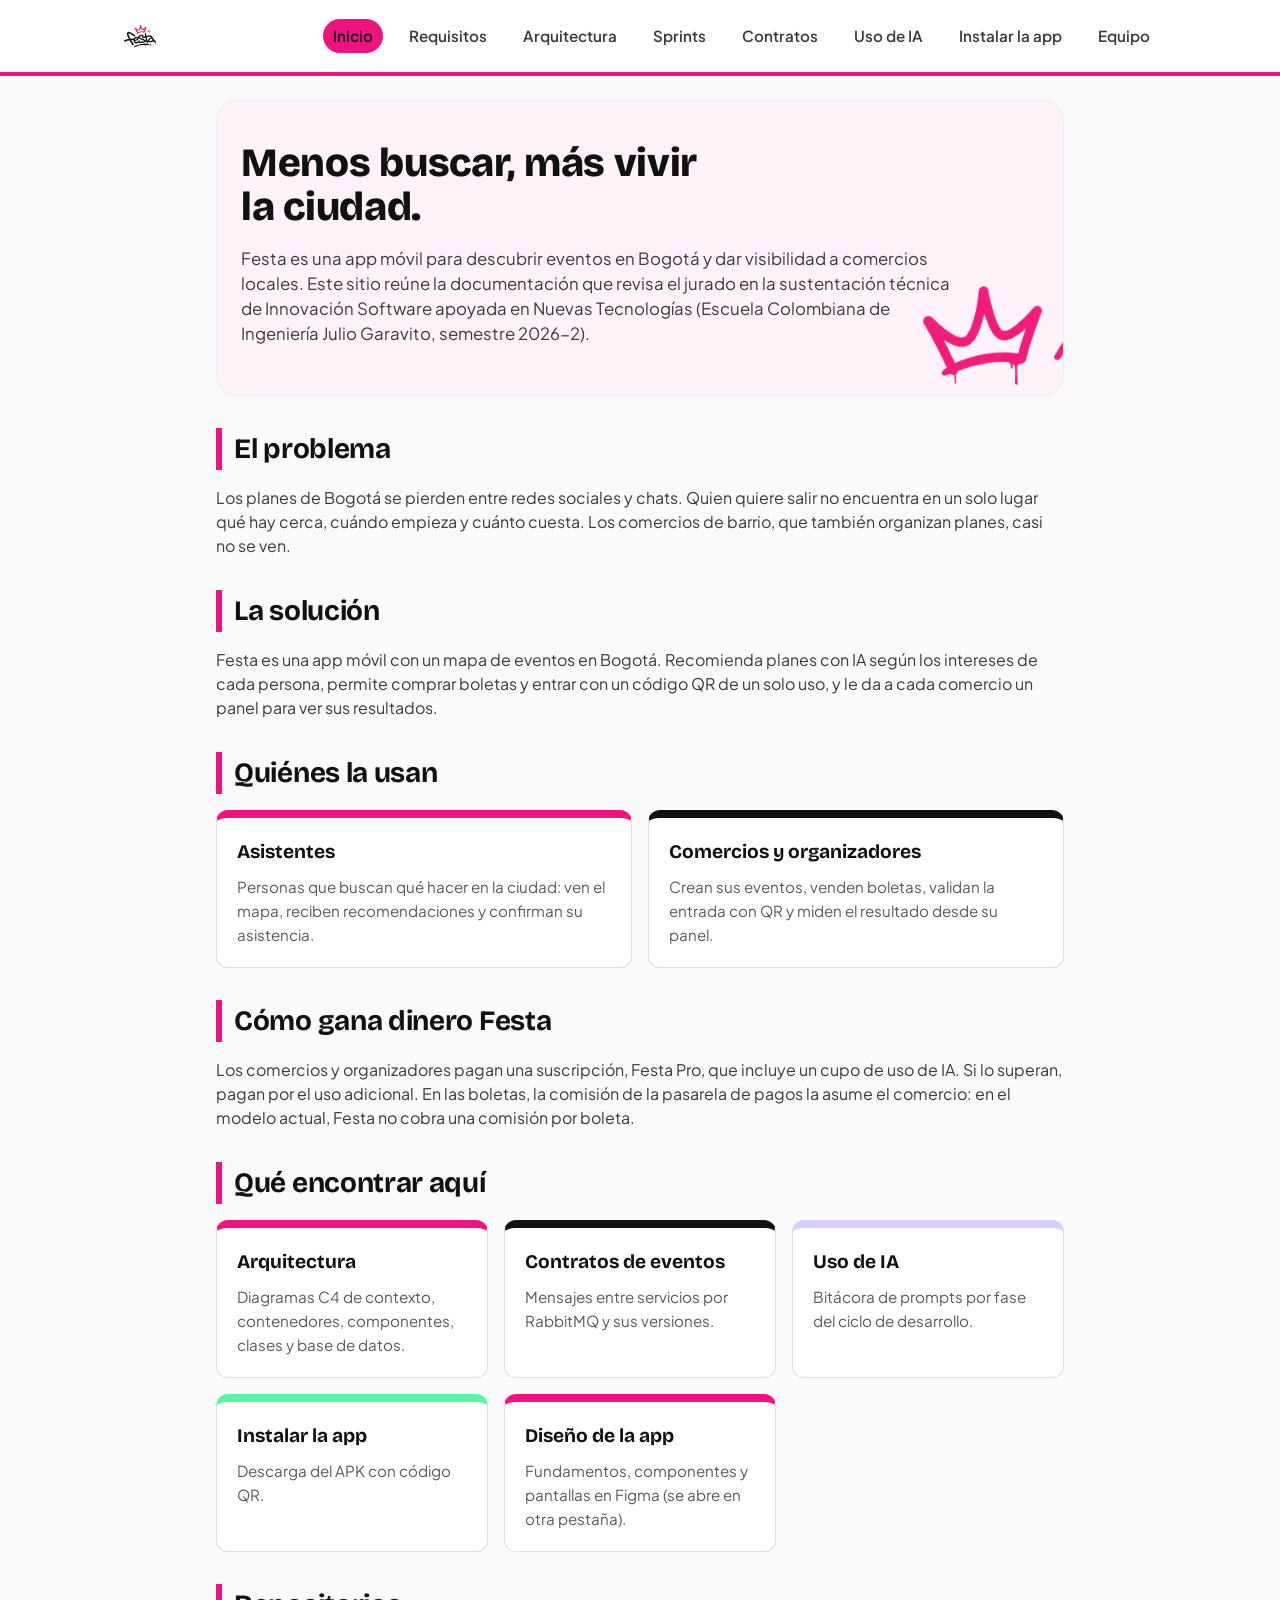
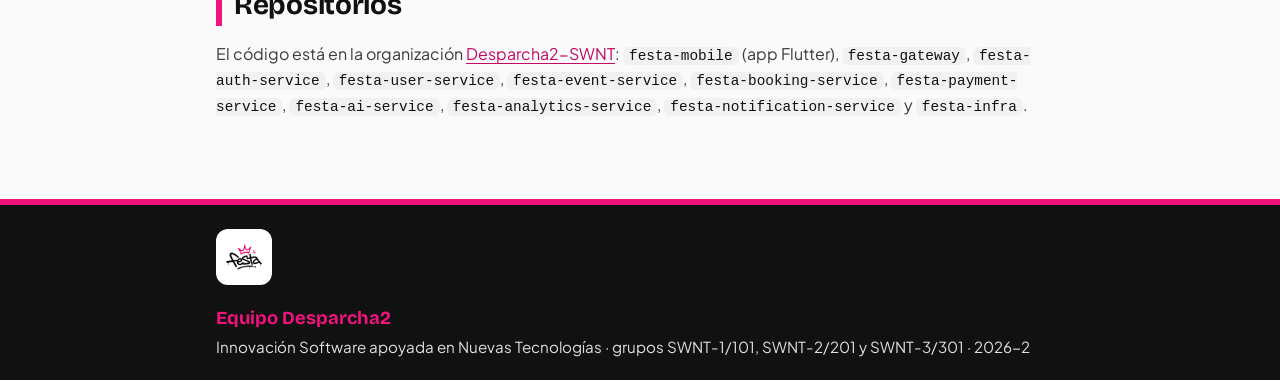
==== site/index.html @ 31d42848 "docs(sitio): enlaza el diseño en Figma y los diagramas en Lucid" ====
<!doctype html>
<html lang="es">
<head>
  <meta charset="utf-8">
  <meta name="viewport" content="width=device-width, initial-scale=1">
  <title>Festa · Documentación del proyecto</title>
  <link rel="stylesheet" href="assets/style.css">
  <script src="assets/site.js" defer></script>
</head>
<body>
  <header class="top">
    <a class="brand" href="index.html"><img src="assets/images/logo_festa.png" alt="Festa"></a>
                    <nav>
      <a href="index.html" aria-current="page">Inicio</a>
      <a href="requisitos.html">Requisitos</a>
      <a href="arquitectura.html">Arquitectura</a>
      <a href="sprints.html">Sprints</a>
      <a href="contratos.html">Contratos</a>
      <a href="ia.html">Uso de IA</a>
      <a href="instalacion.html">Instalar la app</a>
      <a href="equipo.html">Equipo</a>
    </nav>
  </header>

  <main>
    <section class="hero">
      <h1>Menos buscar, más vivir la ciudad.</h1>
      <p>Festa es una app móvil para descubrir eventos en Bogotá y dar visibilidad a comercios locales. Este sitio reúne la documentación que revisa el jurado en la sustentación técnica de Innovación Software apoyada en Nuevas Tecnologías (Escuela Colombiana de Ingeniería Julio Garavito, semestre 2026-2).</p>
    </section>

        <section>
      <h2>El problema</h2>
      <p>Los planes de Bogotá se pierden entre redes sociales y chats. Quien quiere salir no encuentra en un solo lugar qué hay cerca, cuándo empieza y cuánto cuesta. Los comercios de barrio, que también organizan planes, casi no se ven.</p>
    </section>

    <section>
      <h2>La solución</h2>
      <p>Festa es una app móvil con un mapa de eventos en Bogotá. Recomienda planes con IA según los intereses de cada persona, permite comprar boletas y entrar con un código QR de un solo uso, y le da a cada comercio un panel para ver sus resultados.</p>
    </section>

    <section>
      <h2>Quiénes la usan</h2>
      <ul class="cards">
        <li><a href="requisitos.html"><strong>Asistentes</strong><span>Personas que buscan qué hacer en la ciudad: ven el mapa, reciben recomendaciones y confirman su asistencia.</span></a></li>
        <li><a href="requisitos.html"><strong>Comercios y organizadores</strong><span>Crean sus eventos, venden boletas, validan la entrada con QR y miden el resultado desde su panel.</span></a></li>
      </ul>
    </section>

    <section>
      <h2>Cómo gana dinero Festa</h2>
      <p>Los comercios y organizadores pagan una suscripción, Festa Pro, que incluye un cupo de uso de IA. Si lo superan, pagan por el uso adicional. En las boletas, la comisión de la pasarela de pagos la asume el comercio: en el modelo actual, Festa no cobra una comisión por boleta.</p>
    </section>
<section>
      <h2>Qué encontrar aquí</h2>
      <ul class="cards">
        <li><a href="arquitectura.html"><strong>Arquitectura</strong><span>Diagramas C4 de contexto, contenedores, componentes, clases y base de datos.</span></a></li>
        <li><a href="contratos.html"><strong>Contratos de eventos</strong><span>Mensajes entre servicios por RabbitMQ y sus versiones.</span></a></li>
        <li><a href="ia.html"><strong>Uso de IA</strong><span>Bitácora de prompts por fase del ciclo de desarrollo.</span></a></li>
        <li><a href="instalacion.html"><strong>Instalar la app</strong><span>Descarga del APK con código QR.</span></a></li>
        <li><a href="https://www.figma.com/design/pfQHNthJdifeQQSD6blXVo/Festa-%E2%80%94-Dise%C3%B1o-de-la-app?node-id=5-2" target="_blank" rel="noopener"><strong>Diseño de la app</strong><span>Fundamentos, componentes y pantallas en Figma (se abre en otra pestaña).</span></a></li>
      </ul>
    </section>

    <section>
      <h2>Repositorios</h2>
      <p>El código está en la organización <a href="https://github.com/Desparcha2-SWNT">Desparcha2-SWNT</a>: <code>festa-mobile</code> (app Flutter), <code>festa-gateway</code>, <code>festa-auth-service</code>, <code>festa-user-service</code>, <code>festa-event-service</code>, <code>festa-booking-service</code>, <code>festa-payment-service</code>, <code>festa-ai-service</code>, <code>festa-analytics-service</code>, <code>festa-notification-service</code> y <code>festa-infra</code>.</p>
    </section>
  </main>
  <footer class="pie">
    <div class="pie-inner">
      <img src="assets/images/logo_festa.png" alt="Festa">
      <div>
        <strong>Equipo Desparcha2</strong>
        <p>Innovación Software apoyada en Nuevas Tecnologías · grupos SWNT-1/101, SWNT-2/201 y SWNT-3/301 · 2026-2</p>
      </div>
    </div>
  </footer>
</body>
</html>
---- site/assets/style.css ----
/* Identidad de Festa, tomada de los tokens de la app (Figma «Festa — Diseño de la app», Fundamentos). */
@font-face { font-family: "Bricolage Grotesque"; src: url("fonts/BricolageGrotesque.ttf") format("truetype"); font-weight: 200 800; font-display: swap; }
@font-face { font-family: "Plus Jakarta Sans"; src: url("fonts/PlusJakartaSans.ttf") format("truetype"); font-weight: 200 800; font-display: swap; }

:root {
  --magenta-500: #F0127E;
  --magenta-700: #C20A65;
  --magenta-100: #FFE3F0;
  --magenta-50: #FFF2F8;
  --ink-900: #111111;
  --ink-700: #3A3A3F;
  --ink-500: #5A5A5A;
  --ink-200: #DEDEE3;
  --ink-100: #F1F1F4;
  --paper: #FAFAFA;
  --white: #FFFFFF;
  --lilac: #D9CCFF;
  --mint: #5CF2A8;
  --mint-100: #E6FFF3;
  --yellow: #FFD23F;
  --coral: #FF9EA6;
  --radius-md: 12px;
  --radius-lg: 20px;
  --space-xs: 8px;
  --space-sm: 12px;
  --space-md: 16px;
  --space-lg: 20px;
  --space-xl: 24px;
  --space-2xl: 32px;
  color-scheme: light;
}

* { box-sizing: border-box; }

body {
  margin: 0;
  font-family: "Plus Jakarta Sans", system-ui, -apple-system, "Segoe UI", Roboto, sans-serif;
  font-size: 16px;
  line-height: 1.5;
  color: var(--ink-900);
  background: var(--paper);
}

h1, h2, h3, .brand {
  font-family: "Bricolage Grotesque", "Plus Jakarta Sans", system-ui, sans-serif;
  color: var(--ink-900);
  letter-spacing: -0.3px;
}

/* Encabezado: logo sobre fondo claro y una franja magenta, como la app. */
.top {
  display: flex;
  flex-wrap: wrap;
  align-items: center;
  justify-content: space-between;
  gap: var(--space-sm) var(--space-xl);
  padding: var(--space-md) var(--space-lg);
  background: var(--white);
  border-bottom: 4px solid var(--magenta-500);
}

.brand {
  display: inline-flex;
  align-items: center;
  gap: var(--space-xs);
  font-weight: 800;
  font-size: 1.25rem;
  text-decoration: none;
}
.brand img { height: 40px; width: auto; display: block; }

nav { display: flex; flex-wrap: wrap; gap: var(--space-xs) var(--space-md); }
nav a {
  color: var(--ink-700);
  text-decoration: none;
  padding: 6px 10px;
  border-radius: 999px;
  font-weight: 600;
  font-size: 0.95rem;
}
nav a:hover { background: var(--magenta-50); color: var(--ink-900); }
nav a[aria-current="page"] { background: var(--magenta-500); color: var(--ink-900); }

main {
  max-width: 880px;
  margin: 0 auto;
  padding: var(--space-xl) var(--space-md) var(--space-2xl);
}

h1 { font-size: 2.5rem; line-height: 1.1; font-weight: 800; margin: var(--space-xs) 0; }
h2 {
  font-size: 1.75rem;
  font-weight: 700;
  margin: var(--space-2xl) 0 var(--space-md);
  padding-left: var(--space-sm);
  border-left: 6px solid var(--magenta-500);
}
h3 { font-size: 1.25rem; font-weight: 700; margin: var(--space-xl) 0 var(--space-xs); }

p, li { color: var(--ink-700); }
a { color: var(--magenta-700); text-underline-offset: 3px; }
a:hover { color: var(--ink-900); }

/* Portada: fondo magenta suave con la corona. */
.hero {
  position: relative;
  overflow: hidden;
  background: var(--magenta-50);
  border: 1px solid var(--magenta-100);
  border-radius: var(--radius-lg);
  padding: var(--space-2xl) var(--space-xl);
}
.hero::after {
  content: "";
  position: absolute;
  right: -20px;
  bottom: -20px;
  width: 160px;
  height: 160px;
  background: url("images/corona_festa.png") no-repeat center / contain;
  opacity: 0.9;
  pointer-events: none;
}
.hero h1 { color: var(--ink-900); max-width: 18ch; }
.hero p { max-width: 60ch; font-size: 1.05rem; }

/* Tarjetas: el color de cada una sigue el significado de la app (IA lila, gratis menta). */
.cards {
  list-style: none;
  padding: 0;
  margin: 0;
  display: grid;
  gap: var(--space-md);
  grid-template-columns: repeat(auto-fit, minmax(220px, 1fr));
}
.cards a {
  display: block;
  height: 100%;
  padding: var(--space-lg);
  background: var(--white);
  border: 1px solid var(--ink-200);
  border-top: 8px solid var(--magenta-500);
  border-radius: var(--radius-md);
  color: var(--ink-900);
  text-decoration: none;
  transition: border-color 0.15s ease, transform 0.15s ease;
}
.cards li:nth-child(2) a { border-top-color: var(--ink-900); }
.cards li:nth-child(3) a { border-top-color: var(--lilac); }
.cards li:nth-child(4) a { border-top-color: var(--mint); }
.cards a:hover { border-color: var(--magenta-500); transform: translateY(-2px); }
.cards strong {
  display: block;
  margin-bottom: var(--space-xs);
  font-family: "Bricolage Grotesque", sans-serif;
  font-size: 1.2rem;
  font-weight: 700;
}
.cards span { color: var(--ink-500); font-size: 0.95rem; }

/* Bloques de contenido y tablas. */
table {
  width: 100%;
  border-collapse: separate;
  border-spacing: 0;
  background: var(--white);
  border: 1px solid var(--ink-200);
  border-radius: var(--radius-md);
  overflow: hidden;
  font-size: 0.95rem;
}
th {
  background: var(--ink-900);
  color: var(--white);
  text-align: left;
  padding: var(--space-sm) var(--space-md);
  font-family: "Bricolage Grotesque", sans-serif;
  font-weight: 700;
}
td { padding: var(--space-sm) var(--space-md); border-top: 1px solid var(--ink-100); vertical-align: top; }
tr:nth-child(even) td { background: var(--ink-100); }

code {
  font-family: ui-monospace, "Cascadia Mono", Consolas, monospace;
  font-size: 0.9em;
  background: var(--ink-100);
  padding: 1px 6px;
  border-radius: 6px;
  color: var(--ink-900);
}
pre {
  background: var(--ink-900);
  color: var(--white);
  padding: var(--space-md);
  border-radius: var(--radius-md);
  overflow-x: auto;
}
pre code { background: none; color: inherit; padding: 0; }

img { max-width: 100%; height: auto; }
figure { margin: var(--space-xl) 0; }
figcaption { color: var(--ink-500); font-size: 0.9rem; margin-top: var(--space-xs); }

/* Móvil: margen lateral de 16 px y sin desbordes horizontales. */
@media (max-width: 600px) {
  .top { padding: var(--space-sm) var(--space-md); }
  .brand img { height: 32px; }
  h1 { font-size: 2rem; }
  h2 { font-size: 1.5rem; }
  .hero { padding: var(--space-xl) var(--space-md); }
  .hero::after { display: none; }
  table { display: block; overflow-x: auto; }
}
/* Pie de página: logo, equipo y curso. */
.pie {
  margin-top: var(--space-2xl);
  background: var(--ink-900);
  color: var(--white);
  border-top: 6px solid var(--magenta-500);
}
.pie-inner {
  max-width: 880px;
  margin: 0 auto;
  padding: var(--space-xl) var(--space-md);
  display: flex;
  align-items: center;
  gap: var(--space-lg);
  flex-wrap: wrap;
}
.pie-inner img { height: 56px; width: auto; background: var(--white); border-radius: var(--radius-md); padding: 6px; }
.pie strong { font-family: "Bricolage Grotesque", sans-serif; font-size: 1.15rem; color: var(--magenta-500); }
.pie p { margin: 4px 0 0; color: var(--ink-200); font-size: 0.95rem; }

/* Página de equipo. */
.kicker {
  margin: 0;
  color: var(--magenta-700);
  font-weight: 700;
  text-transform: uppercase;
  letter-spacing: 0.08em;
  font-size: 0.85rem;
}
.hero-equipo { background: var(--magenta-500); border-color: var(--magenta-500); }
.hero-equipo h1 { color: var(--ink-900); max-width: none; }
.hero-equipo p { color: var(--ink-900); }
.hero-equipo .kicker { color: var(--ink-900); }
.hero-equipo::after { display: none; }

.equipo {
  list-style: none;
  margin: 0;
  padding: 0;
  display: grid;
  gap: var(--space-lg);
  grid-template-columns: repeat(auto-fit, minmax(170px, 1fr));
}
.miembro {
  background: var(--white);
  border: 1px solid var(--ink-200);
  border-radius: var(--radius-lg);
  padding: var(--space-lg) var(--space-md);
  text-align: center;
  transition: transform 0.15s ease, border-color 0.15s ease;
}
.miembro:hover { transform: translateY(-3px); border-color: var(--magenta-500); }
.miembro img {
  width: 128px;
  height: 128px;
  border-radius: 50%;
  object-fit: cover;
  border: 4px solid var(--magenta-500);
  margin-bottom: var(--space-md);
}
.miembro strong {
  display: block;
  font-family: "Bricolage Grotesque", sans-serif;
  font-size: 1.05rem;
  line-height: 1.25;
  color: var(--ink-900);
}

.contacto {
  display: grid;
  gap: var(--space-md);
  grid-template-columns: repeat(auto-fit, minmax(240px, 1fr));
}
.contacto > div {
  background: var(--white);
  border: 1px solid var(--ink-200);
  border-left: 8px solid var(--mint);
  border-radius: var(--radius-md);
  padding: var(--space-lg);
}
.contacto > div:last-child { border-left-color: var(--lilac); }
.contacto strong { font-family: "Bricolage Grotesque", sans-serif; font-size: 1.1rem; }
.contacto p { margin: var(--space-xs) 0 0; word-break: break-word; }
/* Enlaces de contacto de cada integrante. */
.miembro .red {
  display: inline-block;
  margin-top: var(--space-xs);
  padding: 4px 12px;
  border-radius: 999px;
  background: var(--ink-100);
  color: var(--ink-900);
  font-size: 0.85rem;
  font-weight: 700;
  text-decoration: none;
  word-break: break-all;
}
.miembro .red:hover { background: var(--magenta-500); }
/* Páginas de documentación. */
.doc h1 { font-size: 2.25rem; }
.doc h2 { margin-top: var(--space-2xl); }
.doc hr { border: 0; border-top: 2px dashed var(--ink-200); margin: var(--space-2xl) 0; }
.doc ul, .doc ol { padding-left: var(--space-lg); }
.doc li { margin: 6px 0; }
.doc blockquote {
  margin: var(--space-md) 0;
  padding: var(--space-sm) var(--space-md);
  background: var(--magenta-50);
  border-left: 6px solid var(--magenta-500);
  border-radius: var(--radius-md);
}
.aviso {
  margin: var(--space-md) 0 var(--space-xl);
  padding: var(--space-md) var(--space-lg);
  background: var(--magenta-50);
  border: 1px solid var(--magenta-100);
  border-left: 8px solid var(--magenta-500);
  border-radius: var(--radius-md);
  color: var(--ink-900);
}
.aviso strong { font-family: "Bricolage Grotesque", sans-serif; }
/* Tablas de la página de servicios: ancho cómodo en escritorio y desplazamiento en móvil. */
.doc table td code { white-space: nowrap; }
/* Requisitos: resumen, filtros y tarjetas. */
.req-page .req-hero { background: var(--white); border: 1px solid var(--ink-200); border-radius: var(--radius-lg); padding: var(--space-2xl) var(--space-xl); border-top: 8px solid var(--magenta-500); }
.req-page .req-hero h1 { margin: var(--space-xs) 0; }
.req-page .req-hero p { max-width: 62ch; }
.stats { display: grid; gap: var(--space-md); grid-template-columns: repeat(auto-fit, minmax(150px, 1fr)); margin-top: var(--space-xl); }
.stat { border-radius: var(--radius-md); padding: var(--space-md) var(--space-lg); color: var(--ink-900); }
.stat strong { display: block; font-family: "Bricolage Grotesque", sans-serif; font-size: 2.4rem; line-height: 1; }
.stat span { font-size: 0.9rem; font-weight: 600; }
.stat-must { background: var(--magenta-500); }
.stat-should { background: var(--mint); }
.stat-could { background: var(--lilac); }
.stat-wont { background: var(--ink-100); border: 1px dashed var(--ink-300, #B8B8C0); }
.filtros { display: flex; flex-wrap: wrap; gap: var(--space-xs); margin: var(--space-md) 0 var(--space-lg); }
.filtros button { font: inherit; font-weight: 700; font-size: 0.9rem; padding: 8px 16px; border-radius: 999px; border: 1px solid var(--ink-200); background: var(--white); color: var(--ink-900); cursor: pointer; }
.filtros button:hover { border-color: var(--magenta-500); }
.filtros button.activo { background: var(--ink-900); color: var(--white); border-color: var(--ink-900); }
.reqs { display: grid; gap: var(--space-md); grid-template-columns: repeat(auto-fill, minmax(260px, 1fr)); }
.req { background: var(--white); border: 1px solid var(--ink-200); border-radius: var(--radius-md); padding: var(--space-lg); display: flex; flex-direction: column; gap: var(--space-xs); transition: transform 0.15s ease, border-color 0.15s ease; }
.req:hover { transform: translateY(-2px); border-color: var(--magenta-500); }
.req[hidden] { display: none; }
.req h3 { margin: 4px 0 0; font-size: 1.1rem; }
.req p { margin: 0; font-size: 0.95rem; }
.req-top { display: flex; align-items: center; justify-content: space-between; gap: var(--space-xs); }
.req-id { font-family: "Bricolage Grotesque", sans-serif; font-weight: 800; color: var(--ink-500); font-size: 0.9rem; letter-spacing: 0.04em; }
.chip { font-size: 0.75rem; font-weight: 700; padding: 3px 10px; border-radius: 999px; white-space: nowrap; }
.chip-must { background: var(--magenta-500); color: var(--ink-900); }
.chip-should { background: var(--mint); color: var(--ink-900); }
.chip-could { background: var(--lilac); color: var(--ink-900); }
.chip-won\'t, .chip-wont { background: var(--ink-100); color: var(--ink-700); border: 1px dashed var(--ink-300); }
.req .nota { margin-top: 4px; padding: 6px 10px; background: var(--magenta-50); border-left: 4px solid var(--magenta-500); border-radius: 6px; font-size: 0.85rem; color: var(--ink-900); }
.req-nf { border-top: 6px solid var(--yellow); }
.req-nf .req-id { color: var(--ink-900); }
@media (max-width: 600px) { .req-page .req-hero { padding: var(--space-xl) var(--space-md); } .reqs { grid-template-columns: 1fr; } }

/* Requisitos: resumen, filtros y tarjetas. */
.req-page .req-hero { background: var(--white); border: 1px solid var(--ink-200); border-radius: var(--radius-lg); padding: var(--space-2xl) var(--space-xl); border-top: 8px solid var(--magenta-500); }
.req-page .req-hero h1 { margin: var(--space-xs) 0; }
.req-page .req-hero p { max-width: 62ch; }
.stats { display: grid; gap: var(--space-md); grid-template-columns: repeat(auto-fit, minmax(150px, 1fr)); margin-top: var(--space-xl); }
.stat { border-radius: var(--radius-md); padding: var(--space-md) var(--space-lg); color: var(--ink-900); }
.stat strong { display: block; font-family: "Bricolage Grotesque", sans-serif; font-size: 2.4rem; line-height: 1; }
.stat span { font-size: 0.9rem; font-weight: 600; }
.stat-must { background: var(--magenta-500); }
.stat-should { background: var(--mint); }
.stat-could { background: var(--lilac); }
.stat-wont { background: var(--ink-100); border: 1px dashed var(--ink-300, #B8B8C0); }
.filtros { display: flex; flex-wrap: wrap; gap: var(--space-xs); margin: var(--space-md) 0 var(--space-lg); }
.filtros button { font: inherit; font-weight: 700; font-size: 0.9rem; padding: 8px 16px; border-radius: 999px; border: 1px solid var(--ink-200); background: var(--white); color: var(--ink-900); cursor: pointer; }
.filtros button:hover { border-color: var(--magenta-500); }
.filtros button.activo { background: var(--ink-900); color: var(--white); border-color: var(--ink-900); }
.reqs { display: grid; gap: var(--space-md); grid-template-columns: repeat(auto-fill, minmax(260px, 1fr)); }
.req { background: var(--white); border: 1px solid var(--ink-200); border-radius: var(--radius-md); padding: var(--space-lg); display: flex; flex-direction: column; gap: var(--space-xs); transition: transform 0.15s ease, border-color 0.15s ease; }
.req:hover { transform: translateY(-2px); border-color: var(--magenta-500); }
.req[hidden] { display: none; }
.req h3 { margin: 4px 0 0; font-size: 1.1rem; }
.req p { margin: 0; font-size: 0.95rem; }
.req-top { display: flex; align-items: center; justify-content: space-between; gap: var(--space-xs); }
.req-id { font-family: "Bricolage Grotesque", sans-serif; font-weight: 800; color: var(--ink-500); font-size: 0.9rem; letter-spacing: 0.04em; }
.chip { font-size: 0.75rem; font-weight: 700; padding: 3px 10px; border-radius: 999px; white-space: nowrap; }
.chip-must { background: var(--magenta-500); color: var(--ink-900); }
.chip-should { background: var(--mint); color: var(--ink-900); }
.chip-could { background: var(--lilac); color: var(--ink-900); }
.chip-won\'t, .chip-wont { background: var(--ink-100); color: var(--ink-700); border: 1px dashed var(--ink-300); }
.req .nota { margin-top: 4px; padding: 6px 10px; background: var(--magenta-50); border-left: 4px solid var(--magenta-500); border-radius: 6px; font-size: 0.85rem; color: var(--ink-900); }
.req-nf { border-top: 6px solid var(--yellow); }
.req-nf .req-id { color: var(--ink-900); }
@media (max-width: 600px) { .req-page .req-hero { padding: var(--space-xl) var(--space-md); } .reqs { grid-template-columns: 1fr; } }


/* ------------------------------------------------------------------ Adaptable: computador y celular */

code { overflow-wrap: anywhere; }
.menu-boton { display: none; }

/* Diagramas ampliables. */
.ampliar { position: relative; display: block; text-align: center; }
.ampliar img { display: block; margin: 0 auto; }
.ampliar-nota {
  display: inline-block;
  margin-top: var(--space-xs);
  padding: 4px 12px;
  border-radius: 999px;
  border: 1px solid var(--ink-200);
  background: var(--white);
  color: var(--ink-900);
  font-size: 0.85rem;
  font-weight: 700;
}
.ampliar:hover .ampliar-nota, .ampliar:focus-visible .ampliar-nota { background: var(--magenta-500); border-color: var(--magenta-500); }

/* Computador: encabezado fijo, alineado con el contenido. Las pestañas se ven siempre. */
@media (min-width: 900px) {
  .top { position: sticky; top: 0; z-index: 20; padding-inline: max(var(--space-lg), calc((100% - 1040px) / 2)); }
  html { scroll-padding-top: 96px; }
}
@media (min-width: 1100px) {
  main.doc { max-width: 1040px; }
  main.doc > p, main.doc > ul, main.doc > ol { max-width: 80ch; }
}

/* Solo teléfono: las pestañas se convierten en menú. */
@media (max-width: 600px) {
  .js .top { flex-wrap: wrap; }
  .js .menu-boton {
    display: inline-flex;
    align-items: center;
    gap: var(--space-xs);
    min-height: 44px;
    padding: 0 var(--space-md);
    border: 1px solid var(--ink-200);
    border-radius: 999px;
    background: var(--white);
    color: var(--ink-900);
    font: inherit;
    font-weight: 700;
    cursor: pointer;
  }
  .js .top nav { display: none; width: 100%; }
  .js .top.abierto nav { display: grid; grid-template-columns: 1fr 1fr; gap: var(--space-xs); }
  .js .top nav a { display: flex; align-items: center; min-height: 44px; padding: 6px var(--space-md); border: 1px solid var(--ink-200); }
  .js .top nav a[aria-current="page"] { border-color: var(--magenta-500); }
  .filtros button { min-height: 44px; }
}

/* Celular: las tablas se apilan, una tarjeta por fila, sin desplazamiento lateral. */
@media (max-width: 640px) {
  table.apilable { display: block; overflow: visible; background: none; border: 0; }
  table.apilable thead { position: absolute; width: 1px; height: 1px; overflow: hidden; clip-path: inset(50%); }
  table.apilable tbody, table.apilable tr, table.apilable td { display: block; width: 100%; }
  table.apilable tr {
    margin-bottom: var(--space-md);
    background: var(--white);
    border: 1px solid var(--ink-200);
    border-radius: var(--radius-md);
    overflow: hidden;
  }
  table.apilable td { padding: var(--space-xs) var(--space-sm); border-top: 1px solid var(--ink-100); background: var(--white); }
  table.apilable tr:nth-child(even) td { background: var(--white); }
  table.apilable td::before {
    content: attr(data-titulo);
    display: block;
    font-size: 0.75rem;
    font-weight: 700;
    letter-spacing: 0.04em;
    text-transform: uppercase;
    color: var(--ink-500);
  }
  table.apilable td:first-child { border-top: 0; }
  table.apilable td:first-child, table.apilable tr:nth-child(even) td:first-child { background: var(--ink-900); color: var(--white); font-weight: 700; }
  table.apilable td:first-child::before { color: var(--ink-200); }
  table.apilable td:first-child code { color: var(--ink-900); }
  .doc table.apilable td code { white-space: normal; }

  /* Fichas de requisito: el nombre del campo arriba y su contenido debajo, a todo el ancho. */
  table.ficha { margin-bottom: var(--space-xl); background: var(--white); border: 1px solid var(--ink-200); border-radius: var(--radius-md); overflow: hidden; }
  table.ficha tr { margin: 0; border: 0; border-radius: 0; border-top: 1px solid var(--ink-200); }
  table.ficha td:first-child, table.ficha tr:nth-child(even) td:first-child {
    padding-bottom: 0;
    background: var(--white);
    color: var(--magenta-700);
    font-size: 0.8rem;
    text-transform: uppercase;
    letter-spacing: 0.04em;
  }
  table.ficha td::before { content: none; }
  table.ficha td:last-child { border-top: 0; padding-top: 4px; }
  table.ficha tr:first-child { background: var(--ink-900); }
  table.ficha tr:first-child td, table.ficha tr:first-child td:first-child { background: var(--ink-900); color: var(--white); }

  .doc ul, .doc ol { padding-left: var(--space-lg); }
  .doc h1 { font-size: 2rem; }
}

/* Entre celular y escritorio: tablas compactas para que quepan completas. */
@media (min-width: 640.02px) and (max-width: 1099px) {
  table { font-size: 0.85rem; }
  th, td { padding: var(--space-xs); }
  .doc table td code { white-space: normal; }
}
/* Sin el script, las tablas anchas se desplazan dentro de su caja y la página no. */
@media (max-width: 960px) { html:not(.js) table { display: block; overflow-x: auto; } }

/* ------------------------------------------------------------------ Manual de identidad */
.identidad .lema { font-family: "Bricolage Grotesque", sans-serif; font-size: clamp(1.75rem, 5vw, 2.5rem); line-height: 1.1; font-weight: 800; color: var(--ink-900); }
.identidad ul.muestras, .identidad ul.logos, .identidad ul.tipos, .identidad ul.escala { list-style: none; padding: 0; margin: var(--space-md) 0; max-width: none; }
.identidad ul.muestras li, .identidad ul.logos li, .identidad ul.tipos li, .identidad ul.escala li { margin: 0; }
.identidad ul.muestras { display: grid; gap: var(--space-md); grid-template-columns: repeat(auto-fill, minmax(150px, 1fr)); }
.muestras li { display: flex; flex-direction: column; gap: 2px; }
.muestras code { align-self: flex-start; }
.muestras li > span:last-child { font-size: 0.8rem; color: var(--ink-500); }
.muestra { height: 72px; border-radius: var(--radius-md); border: 1px solid var(--ink-200); }
.identidad ul.logos { display: grid; gap: var(--space-md); grid-template-columns: repeat(auto-fit, minmax(220px, 1fr)); }
.logos li { display: flex; flex-direction: column; gap: var(--space-xs); background: var(--white); border: 1px solid var(--ink-200); border-radius: var(--radius-lg); padding: var(--space-md); }
.lienzo { display: flex; align-items: center; justify-content: center; height: 160px; background: var(--paper); border-radius: var(--radius-md); padding: var(--space-md); }
.lienzo img { max-height: 100%; width: auto; }
.lienzo-oscuro { background: var(--ink-900); }
.reglas { display: grid; gap: var(--space-md); grid-template-columns: repeat(auto-fit, minmax(220px, 1fr)); }
.reglas > div { border: 2px solid var(--ink-200); border-radius: var(--radius-lg); padding: var(--space-md); background: var(--white); }
.reglas > div.si { border-color: #1E9E5A; }
.reglas > div.no { border-color: #D64545; }
.reglas p { margin-bottom: 0; }
.ejemplo { display: inline-block; margin-right: var(--space-xs); padding: 2px 10px; border-radius: 6px; border: 1px solid var(--ink-200); font-weight: 700; }
.identidad ul.tipos li { display: flex; align-items: baseline; gap: var(--space-md); padding: var(--space-sm) 0; border-top: 1px solid var(--ink-100); }
.tipo-nombre { flex: 0 0 130px; font-size: 0.8rem; color: var(--ink-500); }
.tipo-muestra { color: var(--ink-900); }
.tipo-titulo { font-family: "Bricolage Grotesque", sans-serif; }
.identidad ul.escala { display: flex; flex-wrap: wrap; align-items: flex-end; gap: var(--space-lg); }
.identidad ul.escala li { display: flex; flex-direction: column; align-items: center; gap: var(--space-xs); font-size: 0.8rem; color: var(--ink-500); }
.cuadro { background: var(--magenta-500); }
.radio { width: 64px; height: 64px; background: var(--magenta-100); border: 1px solid var(--magenta-500); }
@media (max-width: 600px) {
  .identidad ul.muestras { grid-template-columns: 1fr 1fr; }
  .identidad ul.tipos li { flex-direction: column; gap: 4px; }
  .tipo-nombre { flex: none; }
}
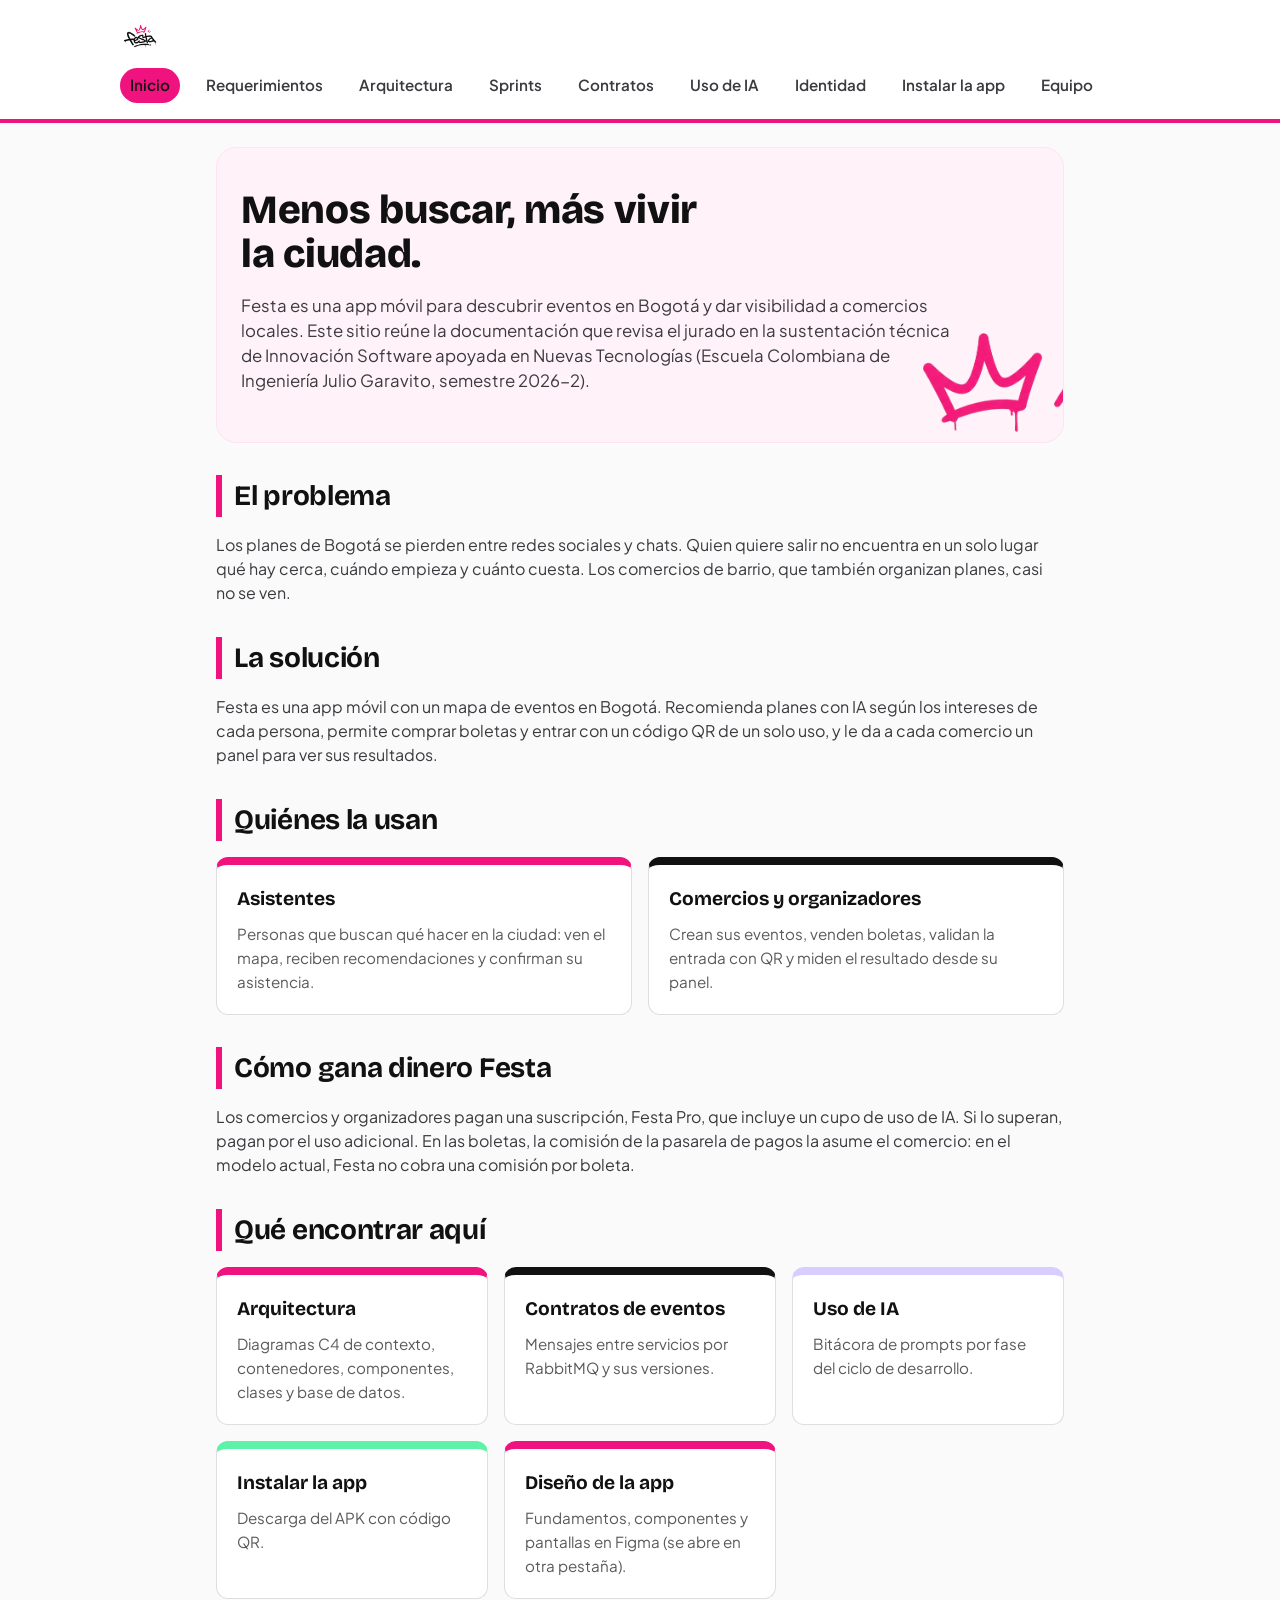
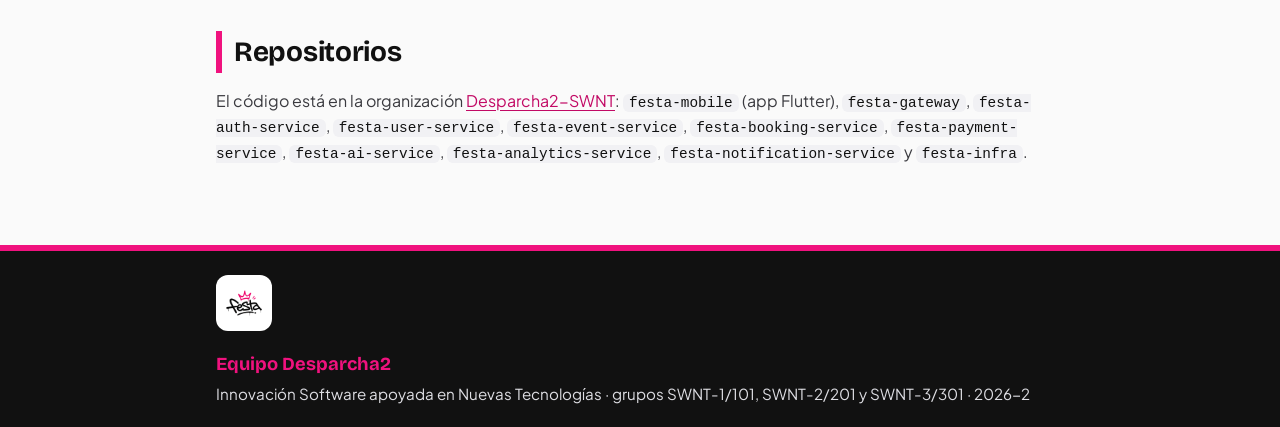
==== commit 449f5eb1: "docs(sitio): usa «Requerimientos» y deja cada requerimiento funcional una sola vez, con su prioridad" ====
--- a/site/index.html
+++ b/site/index.html
@@ -12,11 +12,12 @@
     <a class="brand" href="index.html"><img src="assets/images/logo_festa.png" alt="Festa"></a>
                     <nav>
       <a href="index.html" aria-current="page">Inicio</a>
-      <a href="requisitos.html">Requisitos</a>
+      <a href="requisitos.html">Requerimientos</a>
       <a href="arquitectura.html">Arquitectura</a>
       <a href="sprints.html">Sprints</a>
       <a href="contratos.html">Contratos</a>
       <a href="ia.html">Uso de IA</a>
+      <a href="identidad.html">Identidad</a>
       <a href="instalacion.html">Instalar la app</a>
       <a href="equipo.html">Equipo</a>
     </nav>
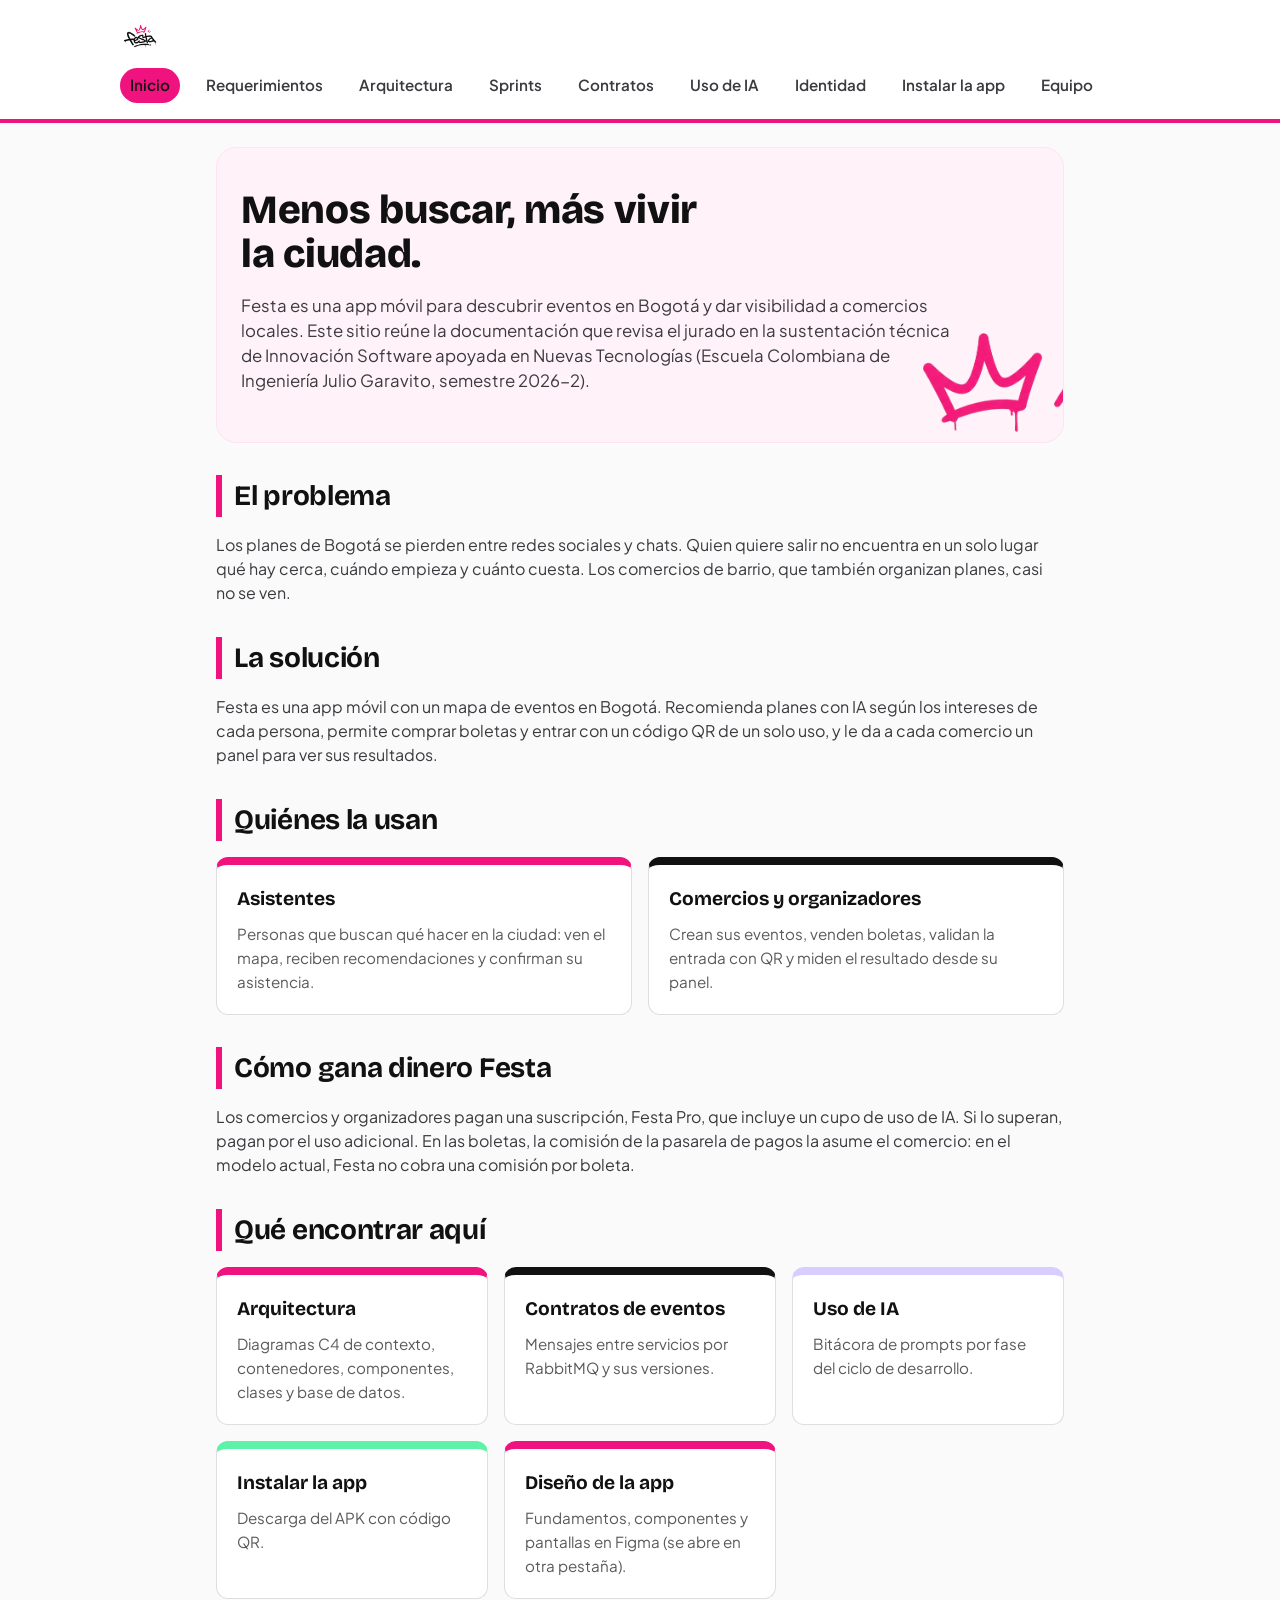
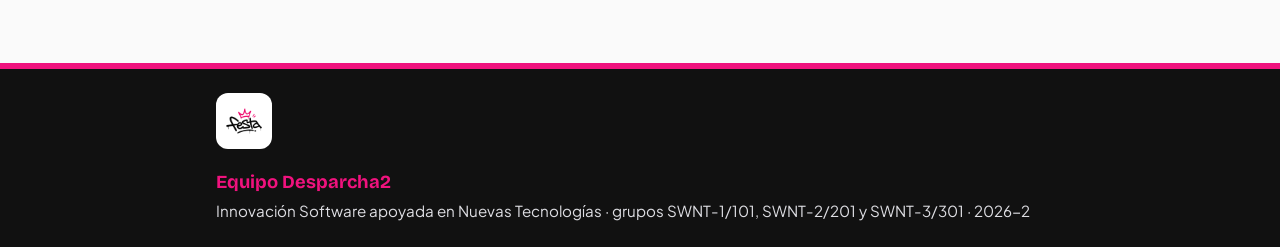
==== commit 6244570f: "docs(sitio): mueve los repositorios de Inicio a la sección de servicios en Arquitectura" ====
--- a/site/index.html
+++ b/site/index.html
@@ -62,10 +62,6 @@
       </ul>
     </section>
 
-    <section>
-      <h2>Repositorios</h2>
-      <p>El código está en la organización <a href="https://github.com/Desparcha2-SWNT">Desparcha2-SWNT</a>: <code>festa-mobile</code> (app Flutter), <code>festa-gateway</code>, <code>festa-auth-service</code>, <code>festa-user-service</code>, <code>festa-event-service</code>, <code>festa-booking-service</code>, <code>festa-payment-service</code>, <code>festa-ai-service</code>, <code>festa-analytics-service</code>, <code>festa-notification-service</code> y <code>festa-infra</code>.</p>
-    </section>
   </main>
   <footer class="pie">
     <div class="pie-inner">
--- a/site/assets/style.css
+++ b/site/assets/style.css
@@ -404,7 +404,9 @@
 
 /* ------------------------------------------------------------------ Adaptable: computador y celular */
 
-code { overflow-wrap: anywhere; }
+code { overflow-wrap: break-word; }
+/* En celular (tablas apiladas y texto corrido) un nombre largo sí puede partirse para no desbordar. */
+@media (max-width: 640px) { code { overflow-wrap: anywhere; } }
 .menu-boton { display: none; }
 
 /* Diagramas ampliables. */
@@ -512,6 +514,8 @@
   th, td { padding: var(--space-xs); }
   .doc table td code { white-space: normal; }
 }
+/* Los métodos y rutas cortas de la primera columna no se parten cuando hay espacio. */
+@media (min-width: 720px) and (max-width: 1099px) { .doc table td:first-child code { white-space: nowrap; } }
 /* Sin el script, las tablas anchas se desplazan dentro de su caja y la página no. */
 @media (max-width: 960px) { html:not(.js) table { display: block; overflow-x: auto; } }
 
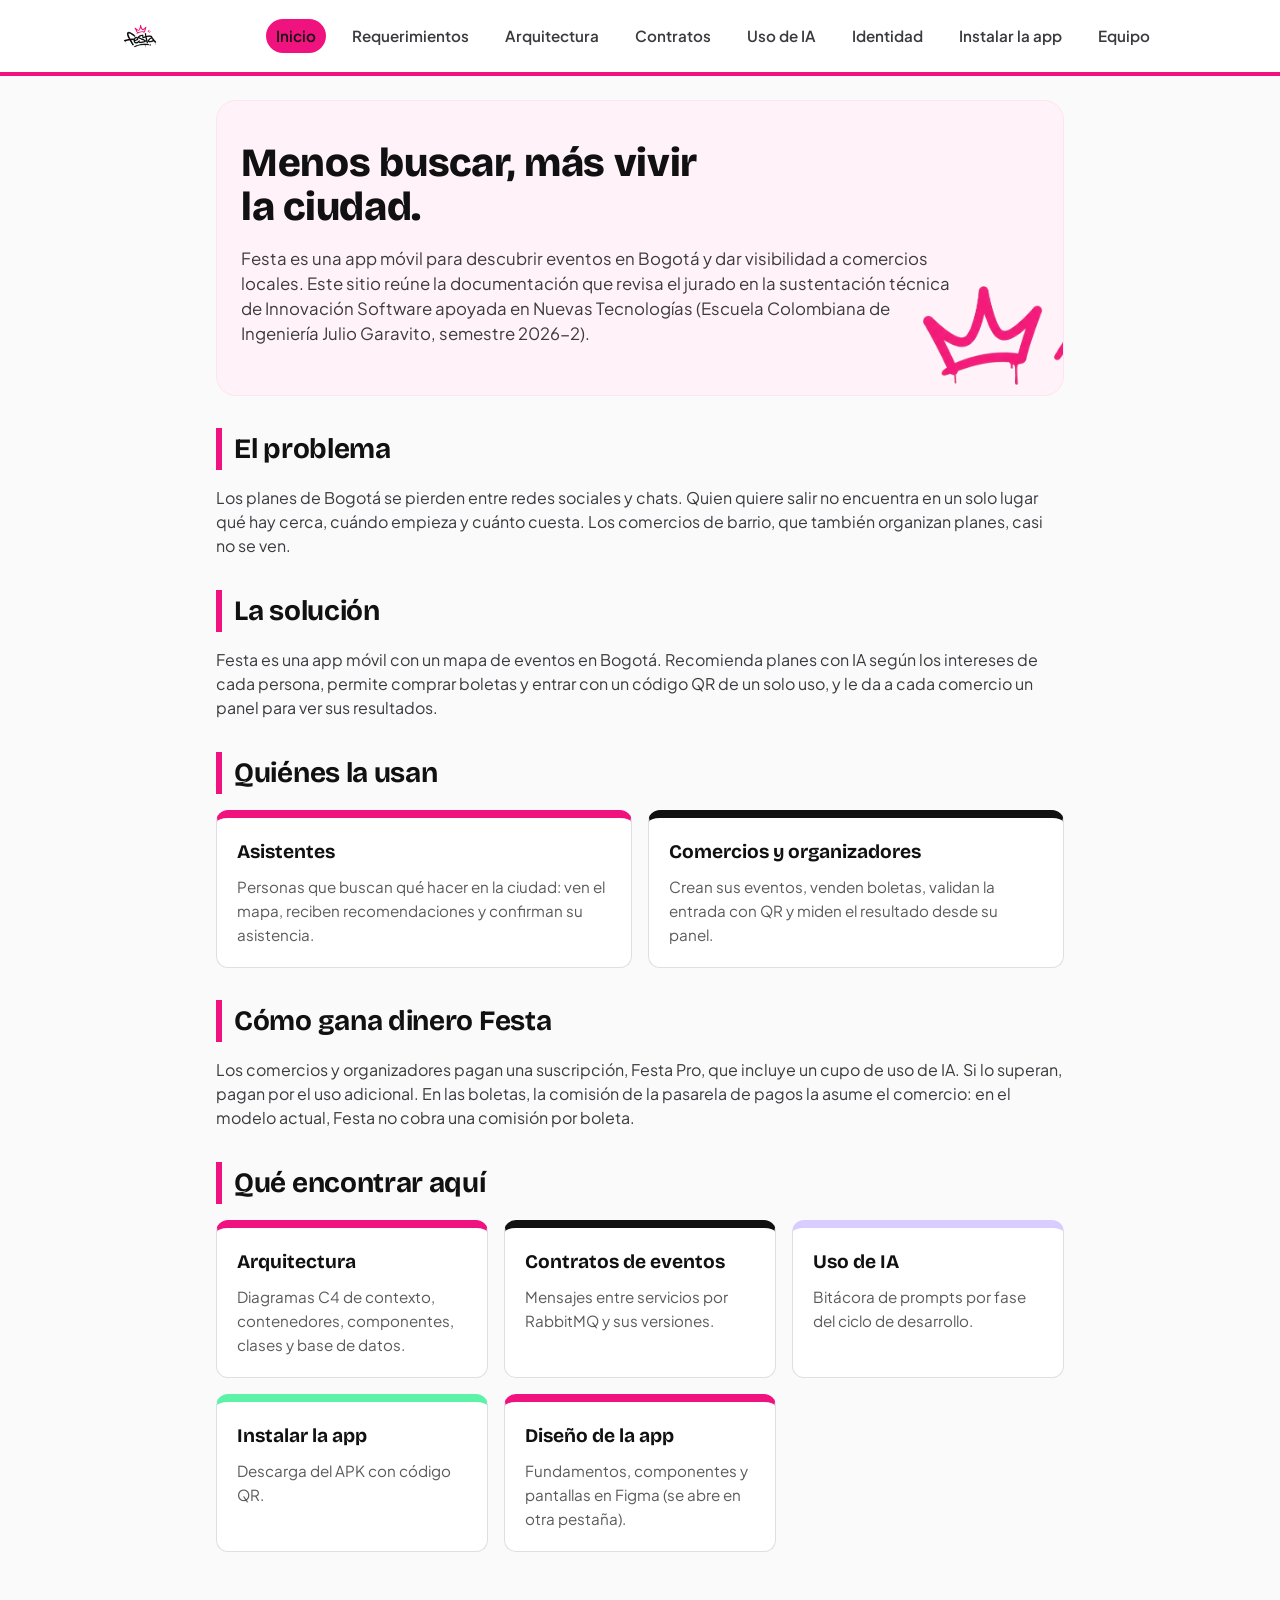
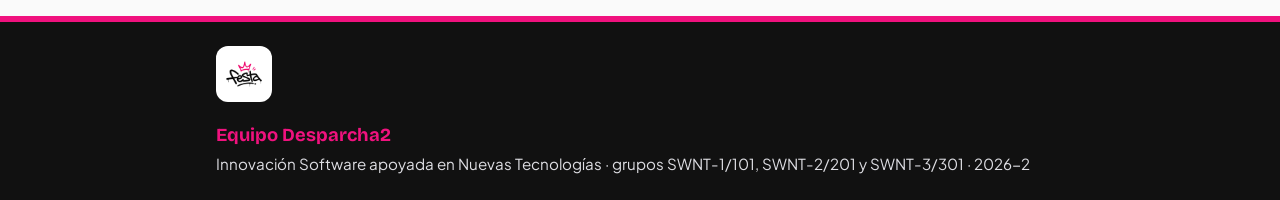
==== commit bc7ba24a: "docs(sitio): quita la página de Sprints, que sigue documentada en docs/sprints" ====
--- a/site/index.html
+++ b/site/index.html
@@ -14,7 +14,6 @@
       <a href="index.html" aria-current="page">Inicio</a>
       <a href="requisitos.html">Requerimientos</a>
       <a href="arquitectura.html">Arquitectura</a>
-      <a href="sprints.html">Sprints</a>
       <a href="contratos.html">Contratos</a>
       <a href="ia.html">Uso de IA</a>
       <a href="identidad.html">Identidad</a>
--- a/site/assets/style.css
+++ b/site/assets/style.css
@@ -552,3 +552,30 @@
   .identidad ul.tipos li { flex-direction: column; gap: 4px; }
   .tipo-nombre { flex: none; }
 }
+
+/* ------------------------------------------------------------------ Arquitectura ordenada */
+.indice { position: sticky; top: var(--alto-encabezado, 0px); z-index: 10; display: flex; flex-wrap: nowrap; gap: var(--space-xs); overflow-x: auto; margin: var(--space-md) 0 var(--space-xl); padding: var(--space-xs) 0; background: var(--paper); border-bottom: 1px solid var(--ink-200); }
+.indice a { flex: 0 0 auto; padding: 8px 14px; border: 1px solid var(--ink-200); border-radius: 999px; background: var(--white); color: var(--ink-900); font-size: 0.9rem; font-weight: 700; text-decoration: none; }
+.indice a:hover, .indice a:focus-visible, .indice a[aria-current="true"] { background: var(--magenta-500); border-color: var(--magenta-500); }
+.arquitectura .bloque { margin-bottom: var(--space-2xl); }
+.arquitectura h2[id], .arquitectura h3[id], .arquitectura details[id] { scroll-margin-top: calc(var(--alto-encabezado, 0px) + 72px); }
+.figura { margin-bottom: var(--space-md); padding: var(--space-md) var(--space-lg); background: var(--white); border: 1px solid var(--ink-200); border-radius: var(--radius-lg); }
+.figura h3 { margin-top: 0; }
+.grupo { display: flex; flex-direction: column; gap: var(--space-xs); margin: var(--space-md) 0; }
+.herramientas { display: flex; justify-content: flex-end; margin-top: var(--space-xs); }
+.herramientas button { min-height: 36px; padding: 0 var(--space-md); border: 1px solid var(--ink-200); border-radius: 999px; background: var(--white); color: var(--ink-900); font: inherit; font-size: 0.85rem; font-weight: 700; cursor: pointer; }
+.herramientas button:hover { border-color: var(--magenta-500); }
+.plegable { background: var(--white); border: 1px solid var(--ink-200); border-radius: var(--radius-md); }
+.plegable > summary { display: flex; flex-wrap: wrap; align-items: center; gap: var(--space-xs); min-height: 52px; padding: var(--space-sm) var(--space-md); cursor: pointer; list-style: none; font-family: "Bricolage Grotesque", sans-serif; font-size: 1.1rem; font-weight: 700; color: var(--ink-900); border-radius: var(--radius-md); }
+.plegable > summary::-webkit-details-marker { display: none; }
+.plegable > summary::before { content: "+"; display: inline-flex; flex: 0 0 auto; align-items: center; justify-content: center; width: 26px; height: 26px; border-radius: 50%; background: var(--magenta-100); font-weight: 800; }
+.plegable[open] > summary::before { content: "−"; background: var(--magenta-500); }
+.plegable > summary:hover { background: var(--magenta-50); }
+.plegable > summary code { font-size: 0.8rem; font-weight: 400; }
+.plegable-cuerpo { padding: var(--space-xs) var(--space-lg) var(--space-lg); border-top: 1px solid var(--ink-100); }
+.plegable-cuerpo h4 { margin: var(--space-xl) 0 var(--space-xs); font-family: "Bricolage Grotesque", sans-serif; font-size: 1.05rem; color: var(--ink-900); }
+.plegable-cuerpo h5 { margin: var(--space-md) 0 var(--space-xs); font-size: 0.95rem; color: var(--ink-500); }
+.arquitectura ul.estados { list-style: none; padding: 0; display: grid; gap: var(--space-sm); grid-template-columns: repeat(auto-fit, minmax(260px, 1fr)); max-width: none; }
+.arquitectura ul.estados li { margin: 0; padding: var(--space-md); background: var(--white); border: 1px solid var(--ink-200); border-left: 6px solid var(--lilac); border-radius: var(--radius-md); }
+@media (max-width: 640px) { .plegable-cuerpo, .figura { padding-inline: var(--space-sm); } }
+.figura-sub { margin: var(--space-lg) 0 var(--space-xs); font-family: "Bricolage Grotesque", sans-serif; font-size: 1.05rem; color: var(--ink-900); }
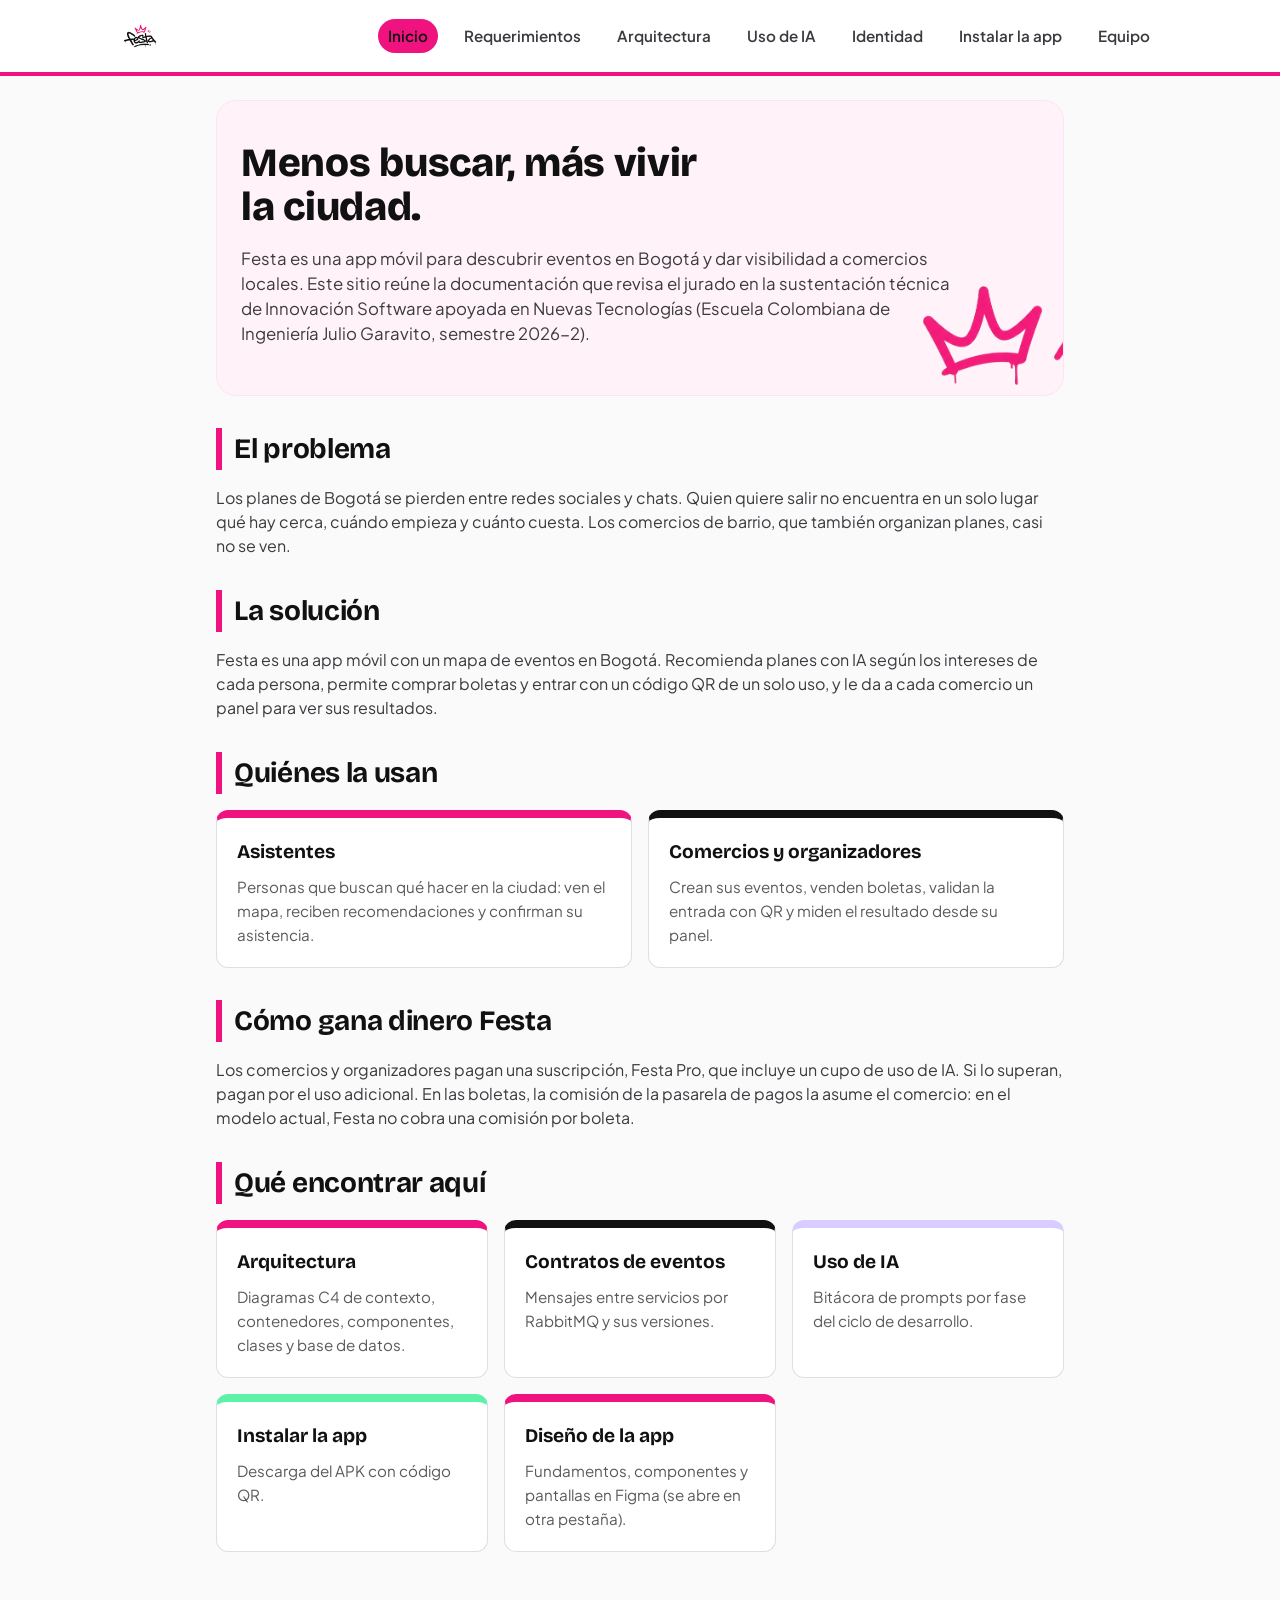
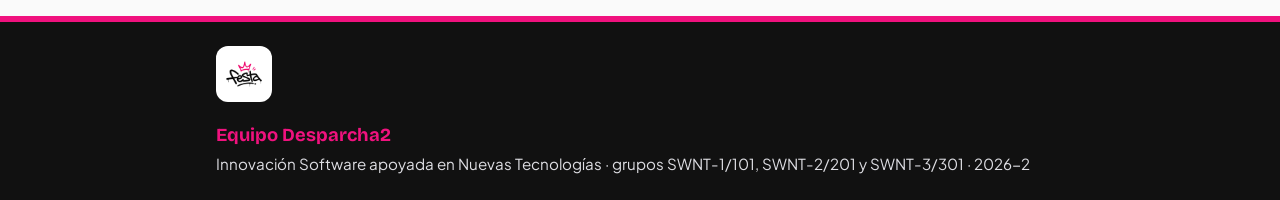
==== commit c3c04ef0: "docs(sitio): junta los contratos dentro de Arquitectura y quita su pestaña" ====
--- a/site/index.html
+++ b/site/index.html
@@ -14,7 +14,6 @@
       <a href="index.html" aria-current="page">Inicio</a>
       <a href="requisitos.html">Requerimientos</a>
       <a href="arquitectura.html">Arquitectura</a>
-      <a href="contratos.html">Contratos</a>
       <a href="ia.html">Uso de IA</a>
       <a href="identidad.html">Identidad</a>
       <a href="instalacion.html">Instalar la app</a>
@@ -54,7 +53,7 @@
       <h2>Qué encontrar aquí</h2>
       <ul class="cards">
         <li><a href="arquitectura.html"><strong>Arquitectura</strong><span>Diagramas C4 de contexto, contenedores, componentes, clases y base de datos.</span></a></li>
-        <li><a href="contratos.html"><strong>Contratos de eventos</strong><span>Mensajes entre servicios por RabbitMQ y sus versiones.</span></a></li>
+        <li><a href="arquitectura.html#contratos"><strong>Contratos de eventos</strong><span>Mensajes entre servicios por RabbitMQ y sus versiones.</span></a></li>
         <li><a href="ia.html"><strong>Uso de IA</strong><span>Bitácora de prompts por fase del ciclo de desarrollo.</span></a></li>
         <li><a href="instalacion.html"><strong>Instalar la app</strong><span>Descarga del APK con código QR.</span></a></li>
         <li><a href="https://www.figma.com/design/pfQHNthJdifeQQSD6blXVo/Festa-%E2%80%94-Dise%C3%B1o-de-la-app?node-id=5-2" target="_blank" rel="noopener"><strong>Diseño de la app</strong><span>Fundamentos, componentes y pantallas en Figma (se abre en otra pestaña).</span></a></li>
--- a/site/assets/style.css
+++ b/site/assets/style.css
@@ -579,3 +579,85 @@
 .arquitectura ul.estados li { margin: 0; padding: var(--space-md); background: var(--white); border: 1px solid var(--ink-200); border-left: 6px solid var(--lilac); border-radius: var(--radius-md); }
 @media (max-width: 640px) { .plegable-cuerpo, .figura { padding-inline: var(--space-sm); } }
 .figura-sub { margin: var(--space-lg) 0 var(--space-xs); font-family: "Bricolage Grotesque", sans-serif; font-size: 1.05rem; color: var(--ink-900); }
+
+/* Tecnologías de cada servicio. */
+.arquitectura ul.tecnologias { display: flex; flex-wrap: wrap; gap: var(--space-sm); max-width: none; margin: var(--space-sm) 0 var(--space-md); padding: 0; list-style: none; }
+.arquitectura ul.tecnologias li { display: flex; flex: 0 0 104px; flex-direction: column; align-items: center; gap: 6px; margin: 0; padding: var(--space-sm) var(--space-xs); background: var(--paper); border: 1px solid var(--ink-200); border-radius: var(--radius-md); color: var(--ink-900); font-size: 0.78rem; font-weight: 600; line-height: 1.25; text-align: center; }
+.tecnologias img, .tec-inicial { width: 36px; height: 36px; }
+.tec-inicial { display: inline-flex; align-items: center; justify-content: center; border-radius: 50%; background: var(--ink-900); color: var(--white); font-family: "Bricolage Grotesque", sans-serif; font-size: 1.15rem; }
+@media (max-width: 640px) { .arquitectura ul.tecnologias li { flex-basis: calc((100% - 2 * var(--space-sm)) / 3); } }
+
+/* ------------------------------------------------------------------ Ajustes para teléfono */
+.miembro .red, a[download] { display: inline-flex; align-items: center; justify-content: center; min-height: 40px; }
+@media (max-width: 640px) {
+  pre { white-space: pre-wrap; overflow-wrap: anywhere; font-size: 0.85rem; }
+  .equipo { grid-template-columns: 1fr 1fr; gap: var(--space-sm); }
+  .miembro { padding: var(--space-md) var(--space-xs); }
+  .miembro img { width: 88px; height: 88px; margin-bottom: var(--space-sm); }
+  .miembro strong { font-size: 0.95rem; }
+  .miembro .red { max-width: 100%; padding-inline: var(--space-xs); font-size: 0.75rem; }
+  .indice { gap: 6px; }
+  .indice a { padding: 8px 10px; font-size: 0.8rem; }
+
+  /* Rutas: método y ruta en un renglón; la descripción debajo. */
+  table.rutas tr { display: flex; flex-wrap: wrap; align-items: center; gap: 6px; margin-bottom: var(--space-xs); padding: var(--space-xs) var(--space-sm); }
+  table.rutas td, table.rutas tr:nth-child(even) td { width: auto; padding: 0; border: 0; background: none; }
+  table.rutas td::before { content: none; }
+  table.rutas td:first-child, table.rutas tr:nth-child(even) td:first-child { background: none; }
+  table.rutas td:first-child code { background: var(--ink-900); color: var(--white); }
+  table.rutas td:nth-child(2) { flex: 1 1 0; min-width: 60%; }
+  table.rutas td:nth-child(n + 3) { flex: 1 1 100%; font-size: 0.9rem; }
+}
+
+/* Descarga de la app. */
+.descarga { display: flex; flex-wrap: wrap; align-items: center; gap: var(--space-xl); margin: var(--space-lg) 0; padding: var(--space-lg); background: var(--white); border: 1px solid var(--ink-200); border-radius: var(--radius-lg); }
+.descarga > img { width: 200px; height: 200px; border: 1px solid var(--ink-200); border-radius: var(--radius-md); }
+.descarga > div { flex: 1 1 240px; }
+.boton { display: inline-flex; align-items: center; justify-content: center; min-height: 48px; padding: 0 var(--space-xl); border-radius: 999px; background: var(--magenta-500); color: var(--ink-900); font-weight: 800; text-decoration: none; }
+.boton:hover { background: var(--ink-900); color: var(--white); }
+.descarga .version { font-size: 0.9rem; color: var(--ink-500); }
+@media (max-width: 600px) { .descarga { justify-content: center; text-align: center; } .boton { width: 100%; } }
+
+/* ------------------------------------------------------------------ Requerimientos en tarjetas */
+.requerimientos .bloque { margin-bottom: var(--space-2xl); }
+.requerimientos h2[id], .requerimientos article[id] { scroll-margin-top: calc(var(--alto-encabezado, 0px) + 72px); }
+.requerimientos .stat span { display: block; margin-top: 4px; }
+.requerimientos .filtros[hidden] { display: none; }
+.filtros .abrir-todo { margin-left: auto; }
+.rf-lista { display: flex; flex-direction: column; gap: var(--space-md); margin-top: var(--space-md); }
+.rf { padding: var(--space-md) var(--space-lg); background: var(--white); border: 1px solid var(--ink-200); border-left: 8px solid var(--magenta-500); border-radius: var(--radius-lg); }
+.rf[data-prio="should"] { border-left-color: var(--mint); }
+.rf[data-prio="could"] { border-left-color: var(--lilac); }
+.rf[data-prio="wont"] { border-left-color: var(--ink-200); }
+.rf[hidden] { display: none; }
+.rf-cab { display: flex; flex-wrap: wrap; align-items: center; gap: var(--space-xs); }
+.rf-nota { font-size: 0.8rem; color: var(--ink-500); }
+.rf h3, .rnf h3 { margin: var(--space-xs) 0 4px; font-size: 1.2rem; }
+.rf-actor { font-size: 0.9rem; }
+.rf .plegable { margin-top: var(--space-sm); }
+.rf .plegable > summary { min-height: 44px; font-size: 0.95rem; }
+.rf-condiciones { display: grid; gap: var(--space-sm); grid-template-columns: repeat(auto-fit, minmax(min(240px, 100%), 1fr)); }
+.rf-condiciones > div { padding: 0 var(--space-md) var(--space-xs); background: var(--paper); border-radius: var(--radius-md); }
+.rf-condiciones h4 { margin-top: var(--space-sm); }
+.requerimientos ul.rnf-lista { display: grid; gap: var(--space-md); grid-template-columns: repeat(auto-fill, minmax(min(260px, 100%), 1fr)); max-width: none; padding: 0; list-style: none; }
+.requerimientos ul.rnf-lista li { margin: 0; padding: var(--space-md) var(--space-lg); background: var(--white); border: 1px solid var(--ink-200); border-top: 6px solid var(--yellow); border-radius: var(--radius-lg); }
+.rnf p { margin: 0; font-size: 0.95rem; }
+@media (max-width: 600px) {
+  .rf { padding: var(--space-sm) var(--space-md); }
+  .requerimientos .stats { grid-template-columns: 1fr 1fr; }
+  .filtros .abrir-todo { margin-left: 0; }
+}
+
+/* Índice de Arquitectura: nombre completo en pantallas anchas, corto en el teléfono. */
+.indice .solo-fono { display: none; }
+@media (max-width: 600px) {
+  .indice .solo-ancho { display: none; }
+  .indice .solo-fono { display: inline; }
+}
+.figura > .figura-sub:first-child, .figura > p:first-child { margin-top: 0; }
+@media (max-width: 600px) {
+  .requerimientos .stats { grid-template-columns: repeat(2, minmax(0, 1fr)); }
+  .requerimientos .stat { padding-inline: var(--space-sm); overflow-wrap: anywhere; }
+  .indice { gap: 4px; }
+  .indice a { padding-inline: 8px; }
+}
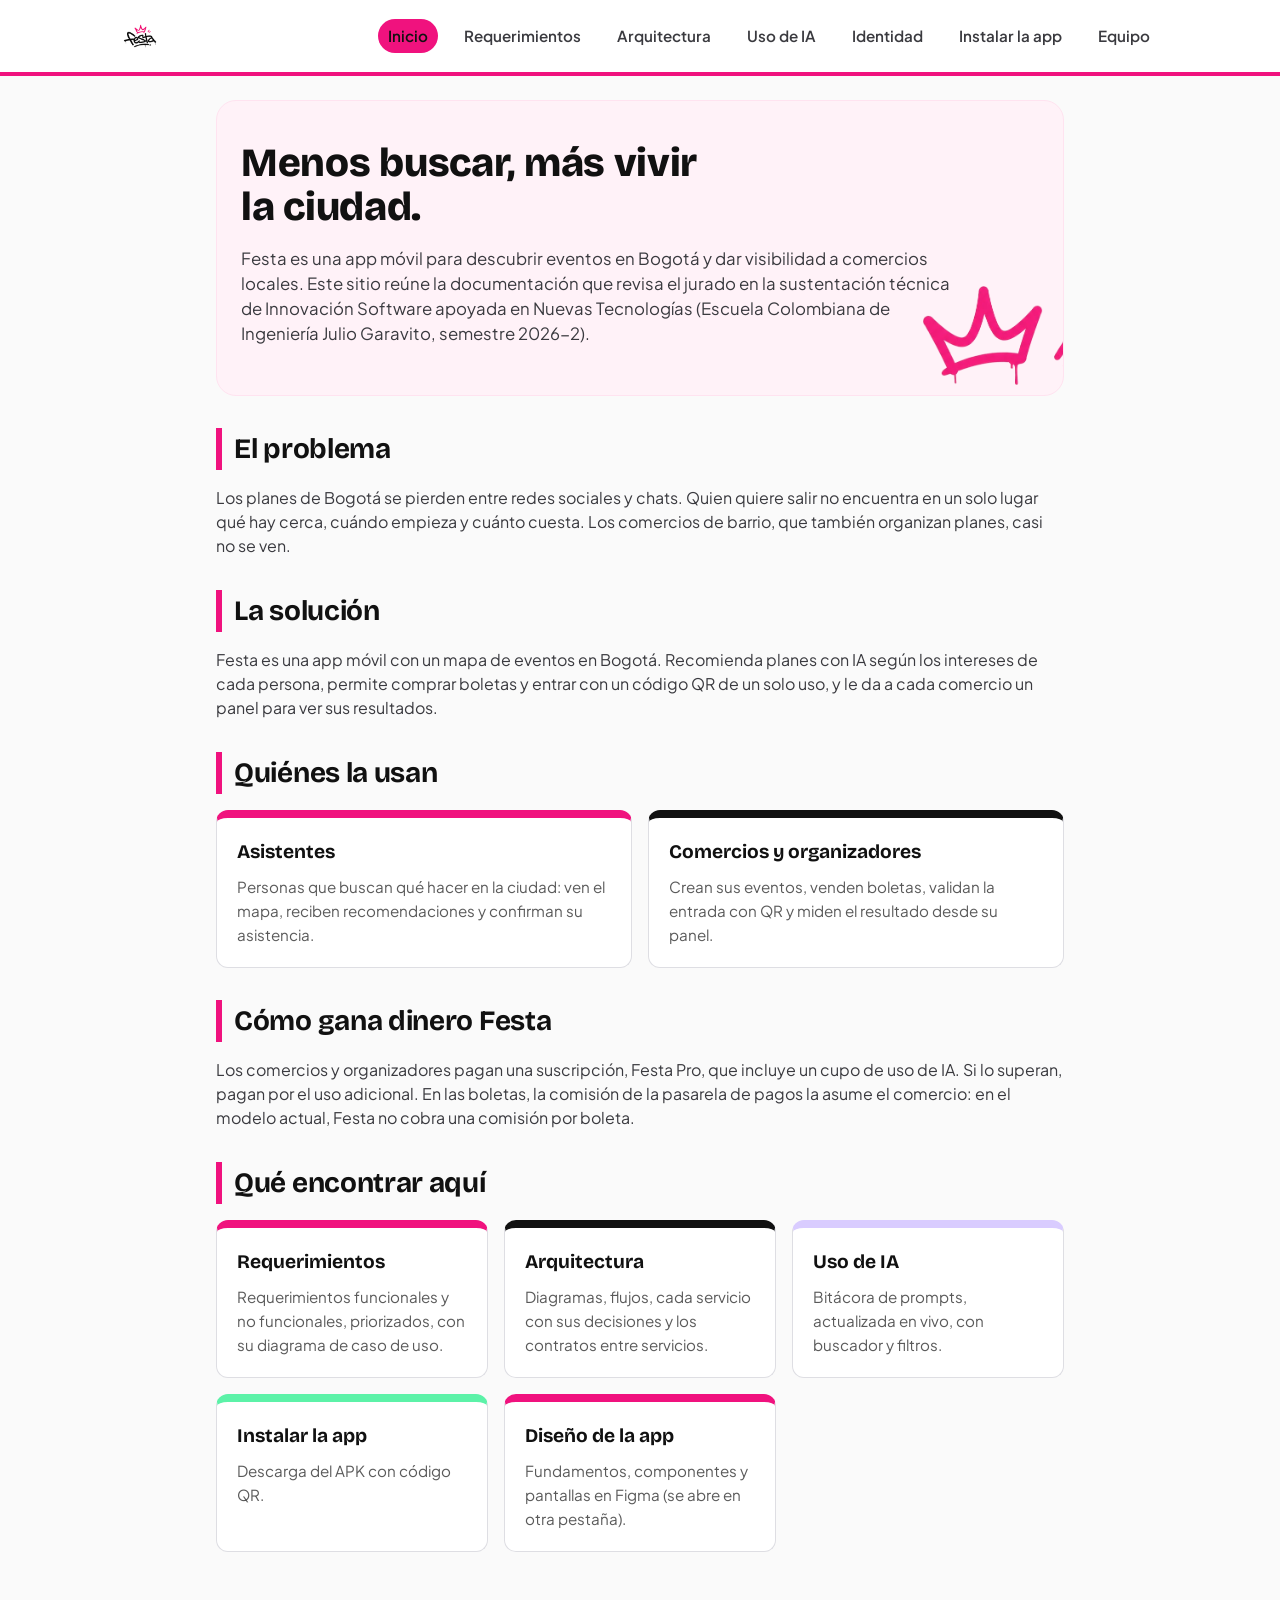
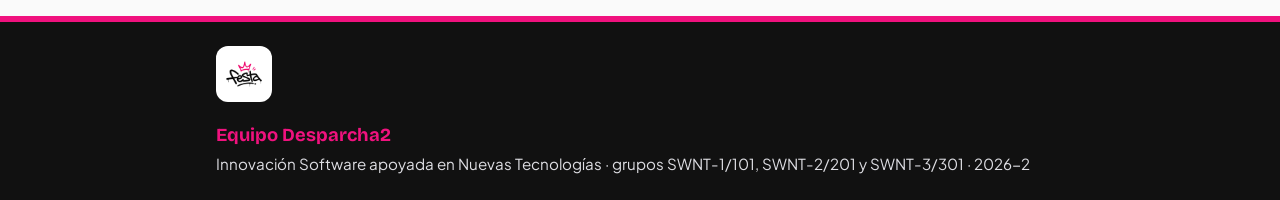
==== commit 9a896aef: "docs(sitio): actualiza el Inicio y corrige Google, notificaciones y la nota del APK" ====
--- a/site/index.html
+++ b/site/index.html
@@ -52,9 +52,9 @@
 <section>
       <h2>Qué encontrar aquí</h2>
       <ul class="cards">
-        <li><a href="arquitectura.html"><strong>Arquitectura</strong><span>Diagramas C4 de contexto, contenedores, componentes, clases y base de datos.</span></a></li>
-        <li><a href="arquitectura.html#contratos"><strong>Contratos de eventos</strong><span>Mensajes entre servicios por RabbitMQ y sus versiones.</span></a></li>
-        <li><a href="ia.html"><strong>Uso de IA</strong><span>Bitácora de prompts por fase del ciclo de desarrollo.</span></a></li>
+        <li><a href="requisitos.html"><strong>Requerimientos</strong><span>Requerimientos funcionales y no funcionales, priorizados, con su diagrama de caso de uso.</span></a></li>
+        <li><a href="arquitectura.html"><strong>Arquitectura</strong><span>Diagramas, flujos, cada servicio con sus decisiones y los contratos entre servicios.</span></a></li>
+                <li><a href="ia.html"><strong>Uso de IA</strong><span>Bitácora de prompts, actualizada en vivo, con buscador y filtros.</span></a></li>
         <li><a href="instalacion.html"><strong>Instalar la app</strong><span>Descarga del APK con código QR.</span></a></li>
         <li><a href="https://www.figma.com/design/pfQHNthJdifeQQSD6blXVo/Festa-%E2%80%94-Dise%C3%B1o-de-la-app?node-id=5-2" target="_blank" rel="noopener"><strong>Diseño de la app</strong><span>Fundamentos, componentes y pantallas en Figma (se abre en otra pestaña).</span></a></li>
       </ul>
--- a/site/assets/style.css
+++ b/site/assets/style.css
@@ -661,3 +661,22 @@
   .indice { gap: 4px; }
   .indice a { padding-inline: 8px; }
 }
+
+/* ------------------------------------------------------------------ Bitácora en vivo */
+.bitacora-filtros { display: flex; flex-wrap: wrap; gap: var(--space-xs); margin: var(--space-md) 0 var(--space-xs); }
+.bitacora-filtros input, .bitacora-filtros select { min-height: 44px; max-width: 100%; padding: 0 var(--space-md); border: 1px solid var(--ink-200); border-radius: 999px; background: var(--white); color: var(--ink-900); font: inherit; font-size: 0.95rem; }
+.bitacora-filtros input { flex: 1 1 220px; }
+.bitacora-filtros select { flex: 0 1 220px; }
+.bitacora-cuenta { font-size: 0.9rem; color: var(--ink-500); }
+.bitacora-aviso { padding: var(--space-md); background: var(--white); border: 1px dashed var(--ink-200); border-radius: var(--radius-md); }
+.prompt[hidden] { display: none; }
+.prompt > summary .prompt-id { font-size: 1.15rem; }
+.chip-fase { background: var(--lilac); color: var(--ink-900); font-family: "Plus Jakarta Sans", sans-serif; }
+.prompt-meta { font-family: "Plus Jakarta Sans", sans-serif; font-size: 0.85rem; font-weight: 600; color: var(--ink-500); }
+.prompt > summary .prompt-tecnica { flex-basis: 100%; padding-left: 34px; font-family: "Plus Jakarta Sans", sans-serif; font-size: 0.85rem; font-weight: 400; color: var(--ink-700); overflow: hidden; text-overflow: ellipsis; white-space: nowrap; min-width: 0; }
+.prompt-datos { display: grid; gap: 0 var(--space-lg); grid-template-columns: repeat(auto-fit, minmax(min(200px, 100%), 1fr)); margin-top: var(--space-sm); padding: 0 var(--space-md) var(--space-xs); background: var(--paper); border-radius: var(--radius-md); }
+.prompt-datos h4 { margin-top: var(--space-sm); }
+.prompt-datos p { margin: 0 0 var(--space-xs); font-size: 0.9rem; }
+.prompt pre { white-space: pre-wrap; overflow-wrap: anywhere; font-size: 0.85rem; }
+.prompt .plegable-cuerpo { overflow-wrap: anywhere; }
+@media (max-width: 600px) { .bitacora-filtros select { flex: 1 1 100%; } .prompt > summary .prompt-tecnica { padding-left: 0; white-space: normal; } }
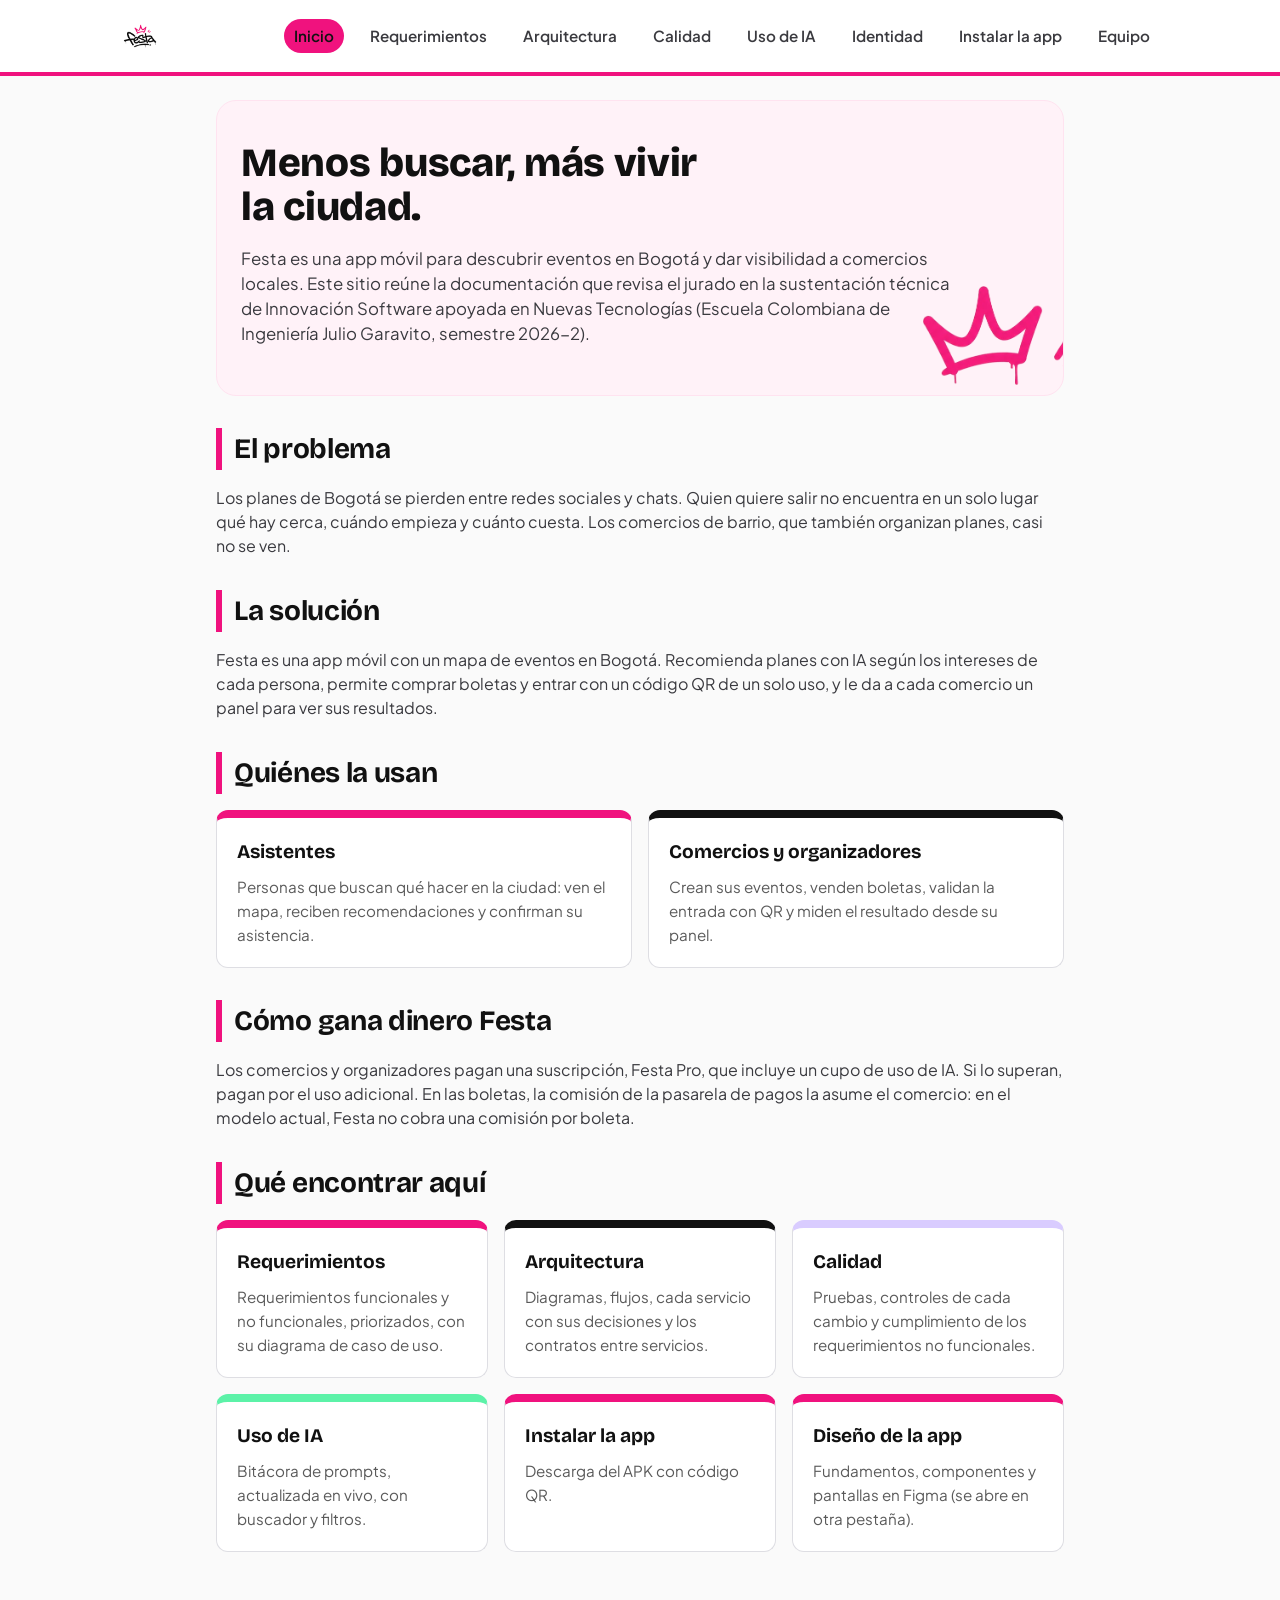
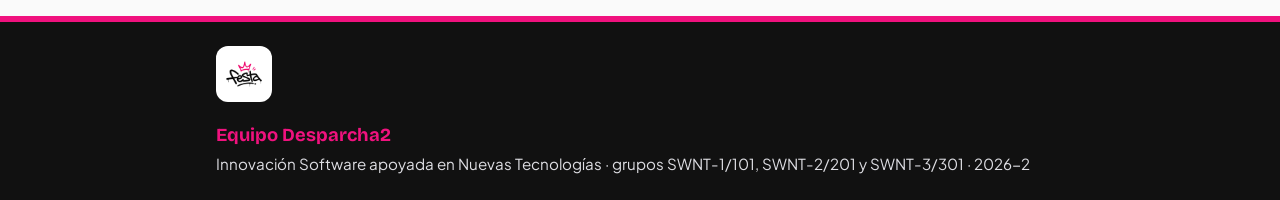
==== commit ba0c9b1d: "docs(sitio): agrega la página Calidad con pruebas, controles y requerimientos no funcionales" ====
--- a/site/index.html
+++ b/site/index.html
@@ -14,6 +14,7 @@
       <a href="index.html" aria-current="page">Inicio</a>
       <a href="requisitos.html">Requerimientos</a>
       <a href="arquitectura.html">Arquitectura</a>
+      <a href="calidad.html">Calidad</a>
       <a href="ia.html">Uso de IA</a>
       <a href="identidad.html">Identidad</a>
       <a href="instalacion.html">Instalar la app</a>
@@ -54,7 +55,8 @@
       <ul class="cards">
         <li><a href="requisitos.html"><strong>Requerimientos</strong><span>Requerimientos funcionales y no funcionales, priorizados, con su diagrama de caso de uso.</span></a></li>
         <li><a href="arquitectura.html"><strong>Arquitectura</strong><span>Diagramas, flujos, cada servicio con sus decisiones y los contratos entre servicios.</span></a></li>
-                <li><a href="ia.html"><strong>Uso de IA</strong><span>Bitácora de prompts, actualizada en vivo, con buscador y filtros.</span></a></li>
+        <li><a href="calidad.html"><strong>Calidad</strong><span>Pruebas, controles de cada cambio y cumplimiento de los requerimientos no funcionales.</span></a></li>
+        <li><a href="ia.html"><strong>Uso de IA</strong><span>Bitácora de prompts, actualizada en vivo, con buscador y filtros.</span></a></li>
         <li><a href="instalacion.html"><strong>Instalar la app</strong><span>Descarga del APK con código QR.</span></a></li>
         <li><a href="https://www.figma.com/design/pfQHNthJdifeQQSD6blXVo/Festa-%E2%80%94-Dise%C3%B1o-de-la-app?node-id=5-2" target="_blank" rel="noopener"><strong>Diseño de la app</strong><span>Fundamentos, componentes y pantallas en Figma (se abre en otra pestaña).</span></a></li>
       </ul>
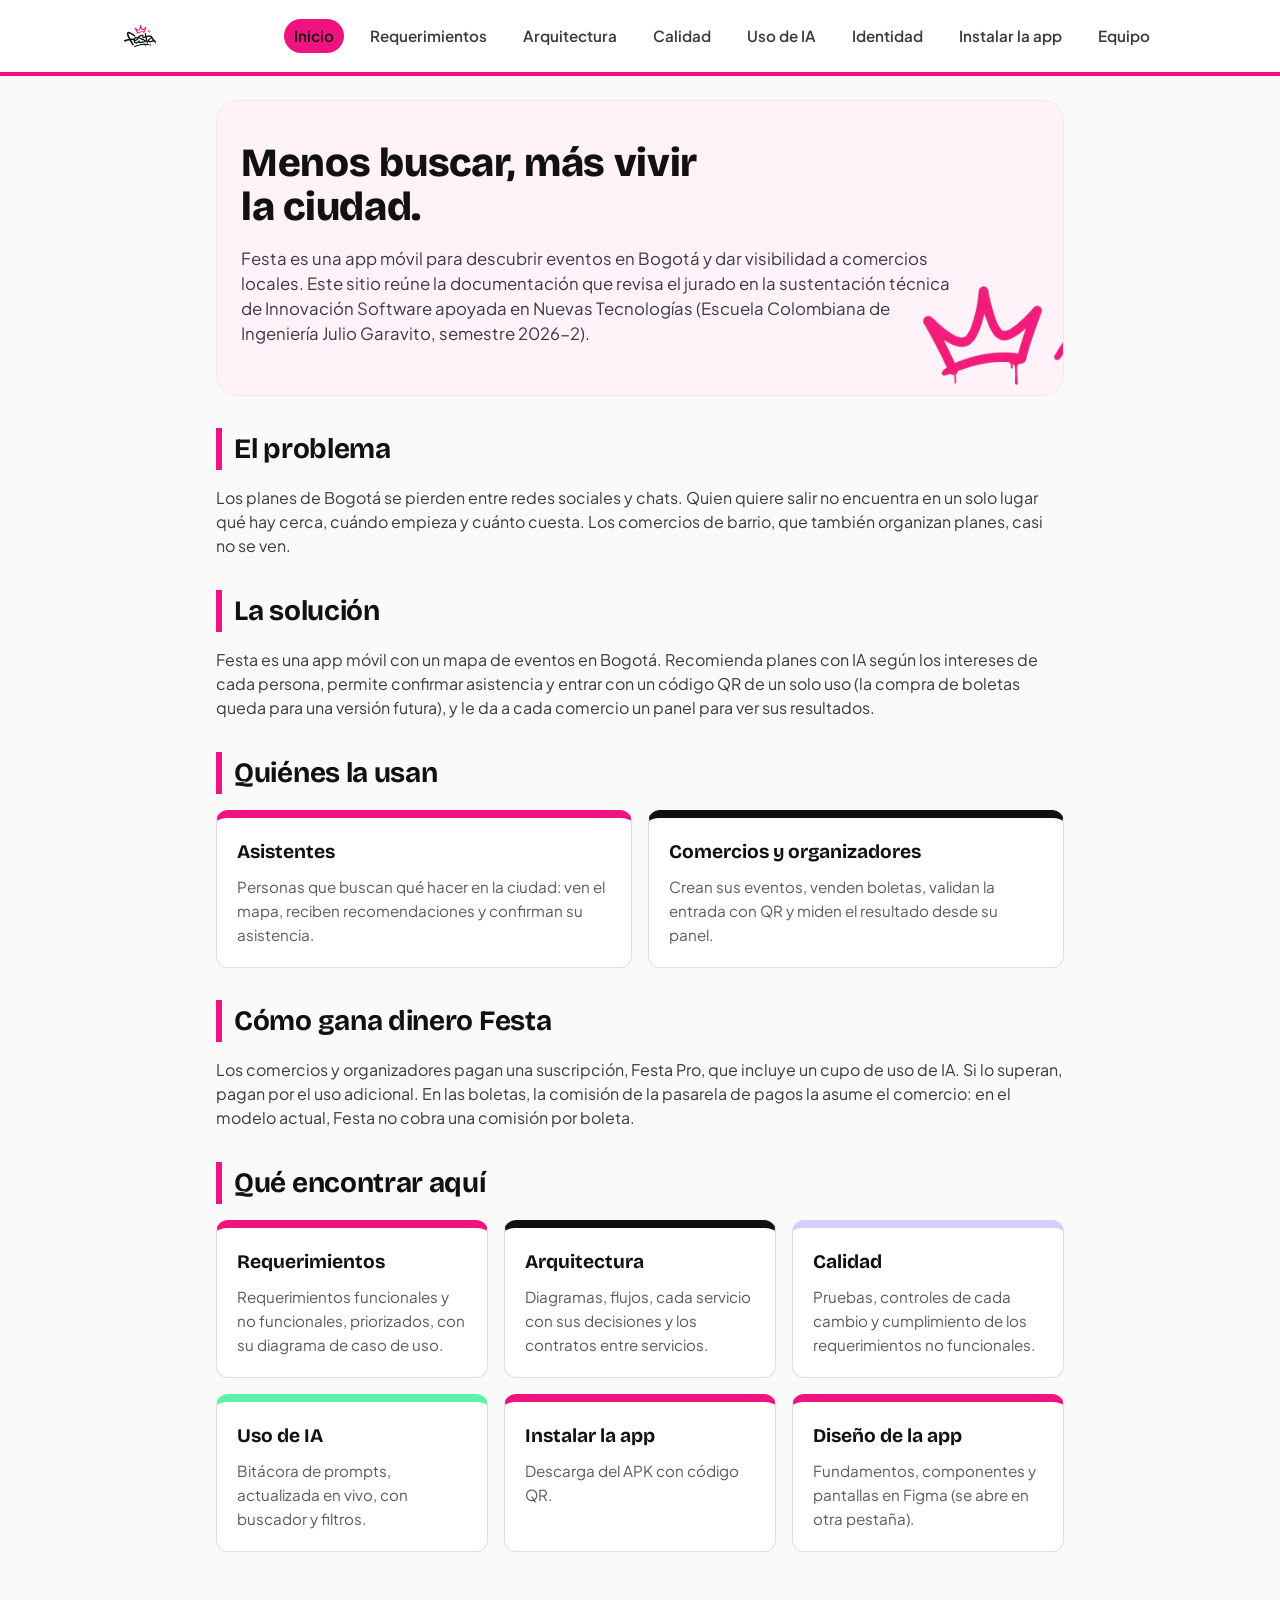
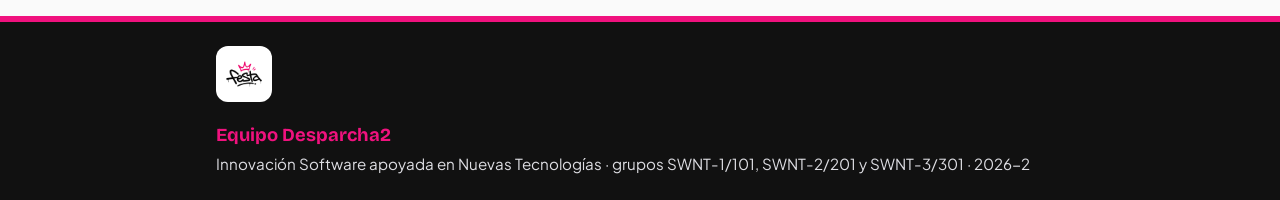
==== commit 7cdcd5a0: "docs(sitio): la compra de boletas (RF11) pasa a una versión futura [SCRUM-88] Decisión del 25 de nov" ====
--- a/site/index.html
+++ b/site/index.html
@@ -35,7 +35,7 @@
 
     <section>
       <h2>La solución</h2>
-      <p>Festa es una app móvil con un mapa de eventos en Bogotá. Recomienda planes con IA según los intereses de cada persona, permite comprar boletas y entrar con un código QR de un solo uso, y le da a cada comercio un panel para ver sus resultados.</p>
+      <p>Festa es una app móvil con un mapa de eventos en Bogotá. Recomienda planes con IA según los intereses de cada persona, permite confirmar asistencia y entrar con un código QR de un solo uso (la compra de boletas queda para una versión futura), y le da a cada comercio un panel para ver sus resultados.</p>
     </section>
 
     <section>
--- a/site/assets/style.css
+++ b/site/assets/style.css
@@ -680,3 +680,22 @@
 .prompt pre { white-space: pre-wrap; overflow-wrap: anywhere; font-size: 0.85rem; }
 .prompt .plegable-cuerpo { overflow-wrap: anywhere; }
 @media (max-width: 600px) { .bitacora-filtros select { flex: 1 1 100%; } .prompt > summary .prompt-tecnica { padding-left: 0; white-space: normal; } }
+
+/* ------------------------------------------------------------------ Calidad */
+.calidad .stats { display: grid; grid-template-columns: repeat(auto-fit, minmax(150px, 1fr)); gap: var(--space-md); margin-top: var(--space-lg); }
+.calidad .stat span { display: block; margin-top: 4px; }
+.calidad ol.pasos { max-width: none; padding: 0; list-style: none; counter-reset: paso; display: flex; flex-direction: column; gap: var(--space-xs); }
+.calidad ol.pasos li { position: relative; counter-increment: paso; margin: 0; padding: var(--space-md) var(--space-md) var(--space-md) 64px; background: var(--white); border: 1px solid var(--ink-200); border-radius: var(--radius-md); }
+.calidad ol.pasos li::before { content: counter(paso); position: absolute; left: var(--space-md); top: var(--space-md); display: flex; align-items: center; justify-content: center; width: 32px; height: 32px; border-radius: 50%; background: var(--magenta-500); color: var(--ink-900); font-weight: 800; }
+.calidad ol.pasos strong { display: block; color: var(--ink-900); }
+.calidad ul.calidad-lista { display: grid; grid-template-columns: repeat(auto-fill, minmax(min(260px, 100%), 1fr)); gap: var(--space-md); max-width: none; padding: 0; list-style: none; }
+.calidad ul.calidad-lista li { margin: 0; padding: var(--space-md) var(--space-lg); background: var(--white); border: 1px solid var(--ink-200); border-top: 6px solid var(--mint); border-radius: var(--radius-lg); }
+.calidad ul.calidad-lista li.q-parcial { border-top-color: var(--yellow); }
+.calidad ul.calidad-lista li.q-pendiente { border-top-color: var(--ink-200); }
+.q h3 { margin: var(--space-xs) 0 4px; font-size: 1.1rem; }
+.q p { margin: 0 0 var(--space-xs); font-size: 0.95rem; }
+.q-chip { background: var(--mint); color: var(--ink-900); }
+.q-parcial .q-chip { background: var(--yellow); }
+.q-pendiente .q-chip { background: var(--ink-100); border: 1px dashed var(--ink-500); }
+.q .q-falta { color: var(--ink-500); font-size: 0.88rem; }
+@media (max-width: 600px) { .calidad .stats { grid-template-columns: repeat(2, minmax(0, 1fr)); } .calidad .stat { padding-inline: var(--space-sm); overflow-wrap: anywhere; } }
